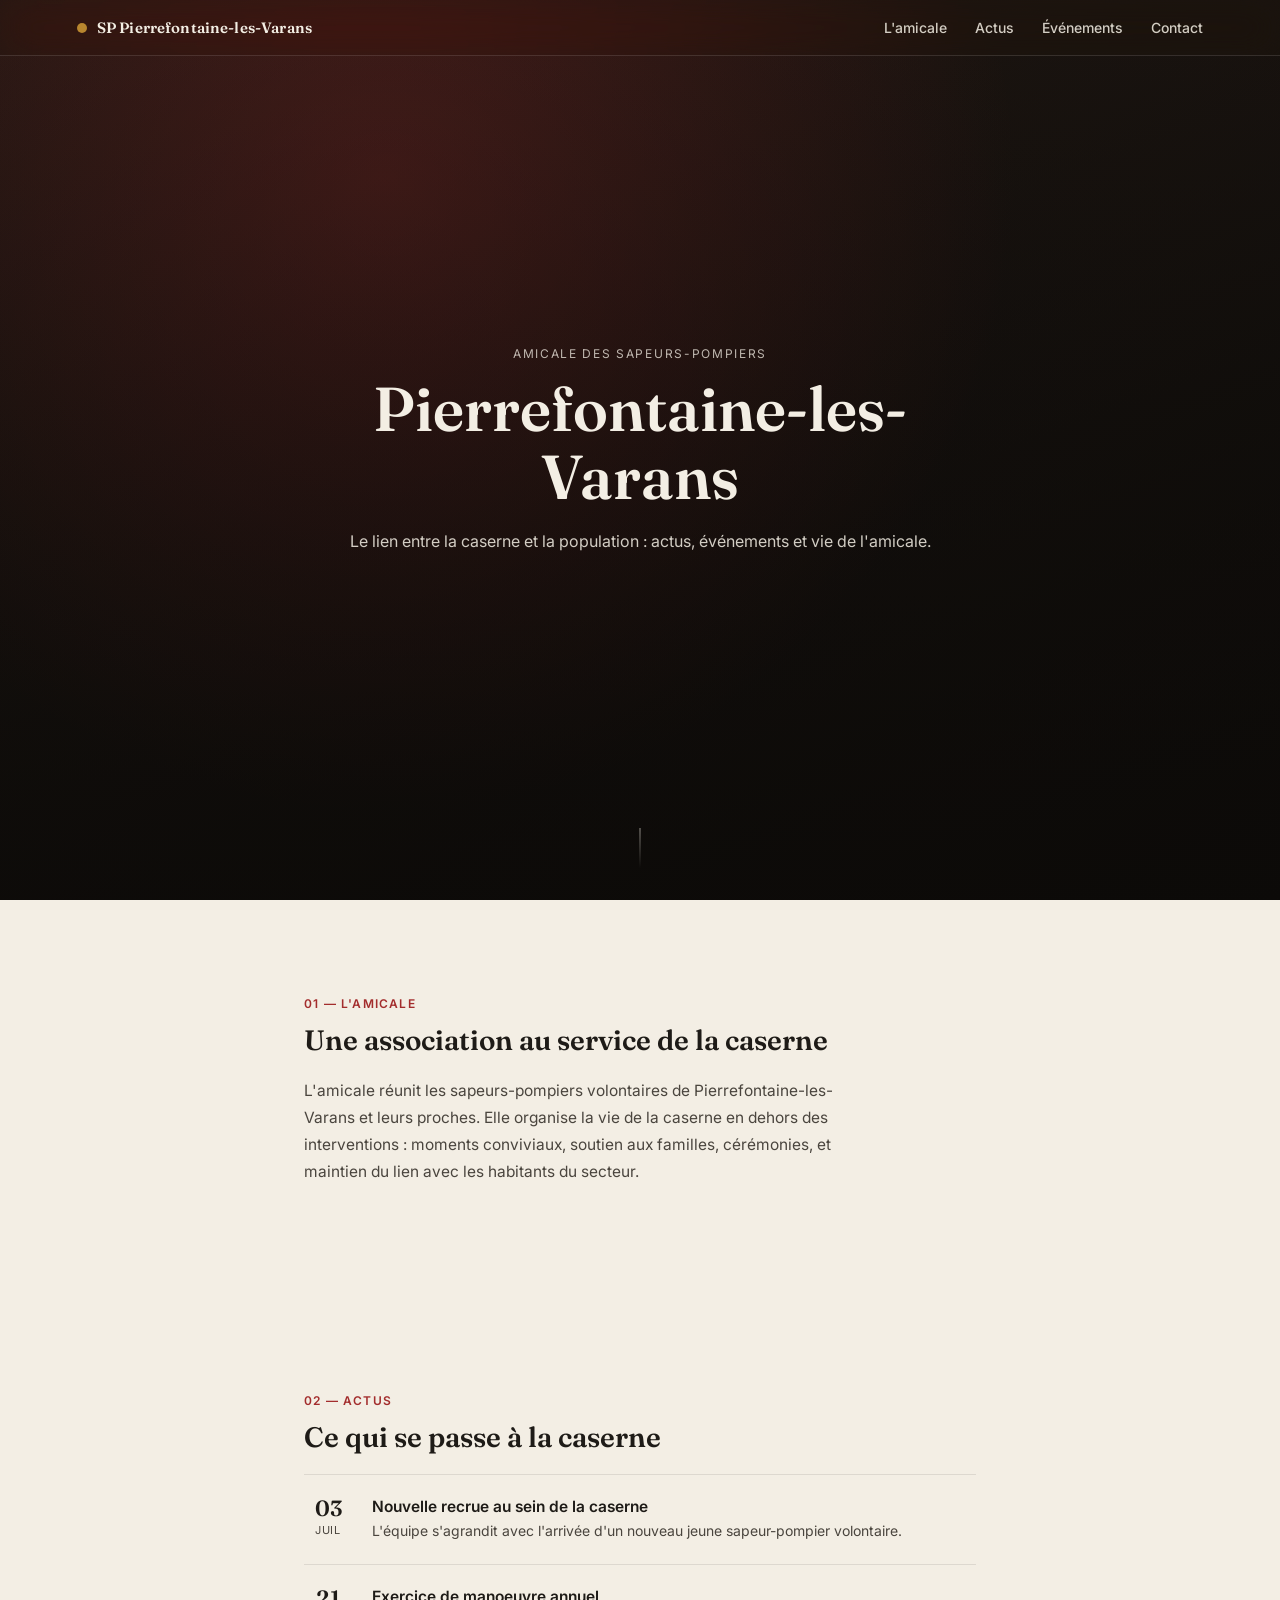
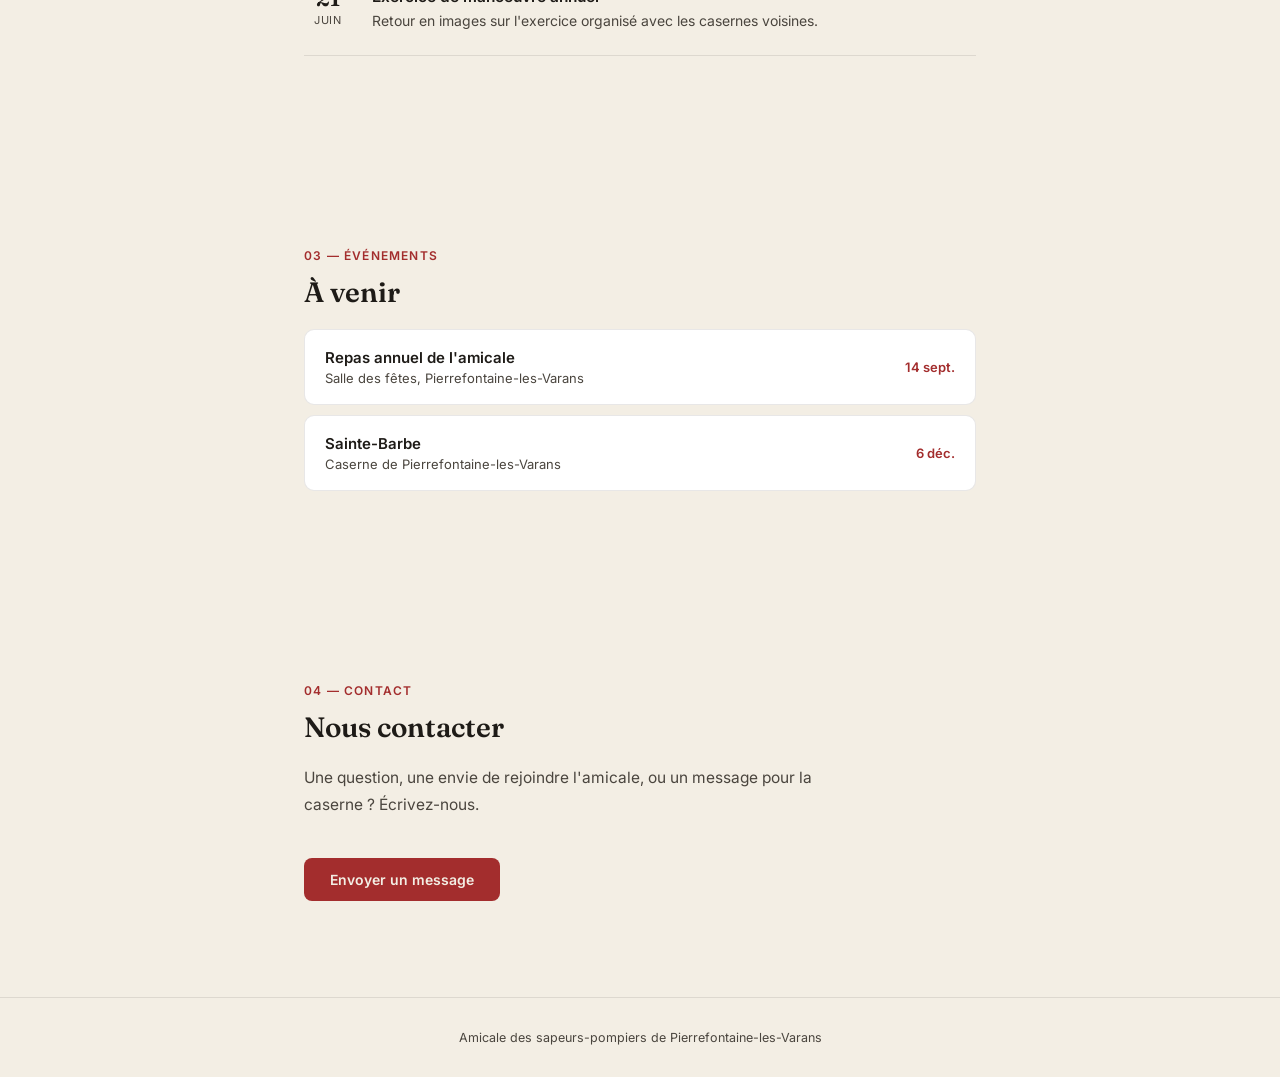
==== index.html @ 384c40e3 "Premier commit — hero + sections" ====
<!DOCTYPE html>
<html lang="fr">
<head>
<meta charset="UTF-8">
<meta name="viewport" content="width=device-width, initial-scale=1.0">
<title>Amicale des sapeurs-pompiers de Pierrefontaine-les-Varans</title>
<meta name="description" content="Amicale des sapeurs-pompiers de Pierrefontaine-les-Varans : actus de la caserne, événements et vie de l'amicale.">
<link rel="preconnect" href="https://fonts.googleapis.com">
<link rel="preconnect" href="https://fonts.gstatic.com" crossorigin>
<link href="https://fonts.googleapis.com/css2?family=Fraunces:opsz,wght@9..144,500;9..144,600&family=Inter:wght@400;500;600&display=swap" rel="stylesheet">
<link rel="stylesheet" href="style.css">
</head>
<body>

<nav class="glass-nav">
  <a href="#" class="brand">
    <span class="brand-mark"></span>
    <span class="brand-text">SP Pierrefontaine-les-Varans</span>
  </a>
  <div class="nav-links">
    <a href="#presentation">L'amicale</a>
    <a href="#actus">Actus</a>
    <a href="#evenements">Événements</a>
    <a href="#contact">Contact</a>
  </div>
</nav>

<header class="hero">
  <!-- Remplacer assets/hero.jpg par une photo réelle et de bonne qualité (caserne, camion, équipe) -->
  <div class="hero-media"></div>
  <div class="hero-overlay"></div>
  <div class="hero-content">
    <p class="eyebrow">Amicale des sapeurs-pompiers</p>
    <h1>Pierrefontaine-les-Varans</h1>
    <p class="hero-sub">Le lien entre la caserne et la population : actus, événements et vie de l'amicale.</p>
  </div>
  <div class="scroll-cue" aria-hidden="true"></div>
</header>

<main>

  <section id="presentation" class="section">
    <p class="section-eyebrow">01 — L'amicale</p>
    <h2>Une association au service de la caserne</h2>
    <p class="section-text">
      L'amicale réunit les sapeurs-pompiers volontaires de Pierrefontaine-les-Varans et leurs proches.
      Elle organise la vie de la caserne en dehors des interventions : moments conviviaux, soutien aux familles,
      cérémonies, et maintien du lien avec les habitants du secteur.
    </p>
  </section>

  <section id="actus" class="section">
    <p class="section-eyebrow">02 — Actus</p>
    <h2>Ce qui se passe à la caserne</h2>
    <div class="feed" id="actus-list">
      <!-- Ces cartes seront à terme générées depuis Supabase -->
      <article class="feed-item">
        <div class="feed-date"><span class="d">03</span><span class="m">juil</span></div>
        <div class="feed-body">
          <h3>Nouvelle recrue au sein de la caserne</h3>
          <p>L'équipe s'agrandit avec l'arrivée d'un nouveau jeune sapeur-pompier volontaire.</p>
        </div>
      </article>
      <article class="feed-item">
        <div class="feed-date"><span class="d">21</span><span class="m">juin</span></div>
        <div class="feed-body">
          <h3>Exercice de manoeuvre annuel</h3>
          <p>Retour en images sur l'exercice organisé avec les casernes voisines.</p>
        </div>
      </article>
    </div>
  </section>

  <section id="evenements" class="section">
    <p class="section-eyebrow">03 — Événements</p>
    <h2>À venir</h2>
    <div class="events" id="events-list">
      <!-- Ces lignes seront à terme générées depuis Supabase -->
      <div class="event-row">
        <div>
          <h3>Repas annuel de l'amicale</h3>
          <p>Salle des fêtes, Pierrefontaine-les-Varans</p>
        </div>
        <span class="event-date">14 sept.</span>
      </div>
      <div class="event-row">
        <div>
          <h3>Sainte-Barbe</h3>
          <p>Caserne de Pierrefontaine-les-Varans</p>
        </div>
        <span class="event-date">6 déc.</span>
      </div>
    </div>
  </section>

  <section id="contact" class="section contact-section">
    <p class="section-eyebrow">04 — Contact</p>
    <h2>Nous contacter</h2>
    <p class="section-text">
      Une question, une envie de rejoindre l'amicale, ou un message pour la caserne ? Écrivez-nous.
    </p>
    <a class="cta" href="mailto:contact@exemple.fr">Envoyer un message</a>
  </section>

</main>

<footer class="site-footer">
  <p>Amicale des sapeurs-pompiers de Pierrefontaine-les-Varans</p>
</footer>

</body>
</html>
---- style.css ----
:root {
  --red: #A32D2D;
  --red-dark: #6E1F1F;
  --cream: #F3EEE4;
  --ink: #1E1B17;
  --ink-soft: #4A453E;
  --brass: #B8862F;
  --border: rgba(30, 27, 23, 0.1);
  --font-display: 'Fraunces', serif;
  --font-body: 'Inter', sans-serif;
}

* { box-sizing: border-box; }

html { scroll-behavior: smooth; }

body {
  margin: 0;
  font-family: var(--font-body);
  color: var(--ink);
  background: var(--cream);
}

/* ---------- Nav en verre dépoli ---------- */

.glass-nav {
  position: fixed;
  top: 0;
  left: 0;
  right: 0;
  z-index: 100;
  display: flex;
  align-items: center;
  justify-content: space-between;
  padding: 18px 6vw;
  background: rgba(30, 22, 17, 0.28);
  backdrop-filter: blur(18px) saturate(160%);
  -webkit-backdrop-filter: blur(18px) saturate(160%);
  border-bottom: 1px solid rgba(255, 255, 255, 0.12);
}

.brand {
  display: flex;
  align-items: center;
  gap: 10px;
  text-decoration: none;
  color: var(--cream);
}

.brand-mark {
  width: 10px;
  height: 10px;
  border-radius: 50%;
  background: var(--brass);
  flex-shrink: 0;
}

.brand-text {
  font-family: var(--font-display);
  font-weight: 600;
  font-size: 15px;
  letter-spacing: 0.01em;
}

.nav-links {
  display: flex;
  gap: 28px;
}

.nav-links a {
  color: rgba(243, 238, 228, 0.85);
  text-decoration: none;
  font-size: 14px;
  font-weight: 500;
  transition: color 0.2s ease;
}

.nav-links a:hover { color: var(--cream); }

/* ---------- Hero ---------- */

.hero {
  position: relative;
  height: 100vh;
  min-height: 560px;
  display: flex;
  flex-direction: column;
  align-items: center;
  justify-content: center;
  overflow: hidden;
}

.hero-media {
  position: absolute;
  inset: 0;
  /* Remplacer par : background-image: url('assets/hero.jpg'); background-size: cover; background-position: center; */
  background:
    radial-gradient(circle at 30% 20%, rgba(163, 45, 45, 0.35), transparent 55%),
    linear-gradient(160deg, #241A15 0%, #14100D 60%, #0C0A08 100%);
}

.hero-overlay {
  position: absolute;
  inset: 0;
  background: linear-gradient(180deg, rgba(12, 10, 8, 0.15) 0%, rgba(12, 10, 8, 0.55) 75%, rgba(12, 10, 8, 0.8) 100%);
}

.hero-content {
  position: relative;
  z-index: 2;
  text-align: center;
  padding: 0 24px;
  max-width: 640px;
}

.eyebrow {
  color: rgba(243, 238, 228, 0.75);
  font-size: 12px;
  letter-spacing: 0.14em;
  text-transform: uppercase;
  margin: 0 0 14px;
}

.hero h1 {
  font-family: var(--font-display);
  font-weight: 600;
  color: var(--cream);
  font-size: clamp(38px, 6vw, 62px);
  line-height: 1.1;
  margin: 0 0 18px;
}

.hero-sub {
  color: rgba(243, 238, 228, 0.85);
  font-size: 16px;
  line-height: 1.6;
  margin: 0;
}

.scroll-cue {
  position: absolute;
  bottom: 32px;
  left: 50%;
  transform: translateX(-50%);
  width: 1px;
  height: 40px;
  background: linear-gradient(180deg, rgba(243,238,228,0.6), transparent);
  z-index: 2;
}

/* ---------- Sections ---------- */

.section {
  max-width: 720px;
  margin: 0 auto;
  padding: 96px 24px;
}

.section-eyebrow {
  color: var(--red);
  font-size: 12px;
  font-weight: 600;
  letter-spacing: 0.1em;
  text-transform: uppercase;
  margin: 0 0 12px;
}

.section h2 {
  font-family: var(--font-display);
  font-weight: 600;
  font-size: 28px;
  margin: 0 0 20px;
  color: var(--ink);
}

.section-text {
  font-size: 15.5px;
  line-height: 1.75;
  color: var(--ink-soft);
  max-width: 560px;
}

/* ---------- Actus ---------- */

.feed {
  border-top: 1px solid var(--border);
  margin-top: 8px;
}

.feed-item {
  display: flex;
  gap: 20px;
  padding: 22px 0;
  border-bottom: 1px solid var(--border);
}

.feed-date {
  flex-shrink: 0;
  width: 48px;
  text-align: center;
}

.feed-date .d {
  display: block;
  font-family: var(--font-display);
  font-size: 22px;
  font-weight: 600;
  color: var(--ink);
  line-height: 1;
}

.feed-date .m {
  display: block;
  font-size: 11px;
  color: var(--ink-soft);
  text-transform: uppercase;
  letter-spacing: 0.05em;
  margin-top: 4px;
}

.feed-body h3 {
  font-size: 15.5px;
  font-weight: 600;
  margin: 0 0 4px;
  color: var(--ink);
}

.feed-body p {
  font-size: 14px;
  color: var(--ink-soft);
  line-height: 1.6;
  margin: 0;
}

/* ---------- Événements ---------- */

.events {
  display: flex;
  flex-direction: column;
  gap: 10px;
  margin-top: 8px;
}

.event-row {
  display: flex;
  justify-content: space-between;
  align-items: center;
  padding: 18px 20px;
  background: #fff;
  border: 1px solid var(--border);
  border-radius: 10px;
}

.event-row h3 {
  font-size: 15px;
  font-weight: 600;
  margin: 0 0 3px;
  color: var(--ink);
}

.event-row p {
  font-size: 13px;
  color: var(--ink-soft);
  margin: 0;
}

.event-date {
  font-size: 13px;
  font-weight: 600;
  color: var(--red);
  white-space: nowrap;
}

/* ---------- Contact ---------- */

.cta {
  display: inline-block;
  margin-top: 24px;
  padding: 13px 26px;
  background: var(--red);
  color: var(--cream);
  text-decoration: none;
  font-size: 14px;
  font-weight: 600;
  border-radius: 8px;
  transition: background 0.2s ease;
}

.cta:hover { background: var(--red-dark); }

/* ---------- Footer ---------- */

.site-footer {
  padding: 32px 24px;
  text-align: center;
  border-top: 1px solid var(--border);
}

.site-footer p {
  font-size: 12.5px;
  color: var(--ink-soft);
  margin: 0;
}

/* ---------- Responsive ---------- */

@media (max-width: 640px) {
  .nav-links { display: none; }
  .glass-nav { padding: 16px 20px; }
  .section { padding: 64px 20px; }
}
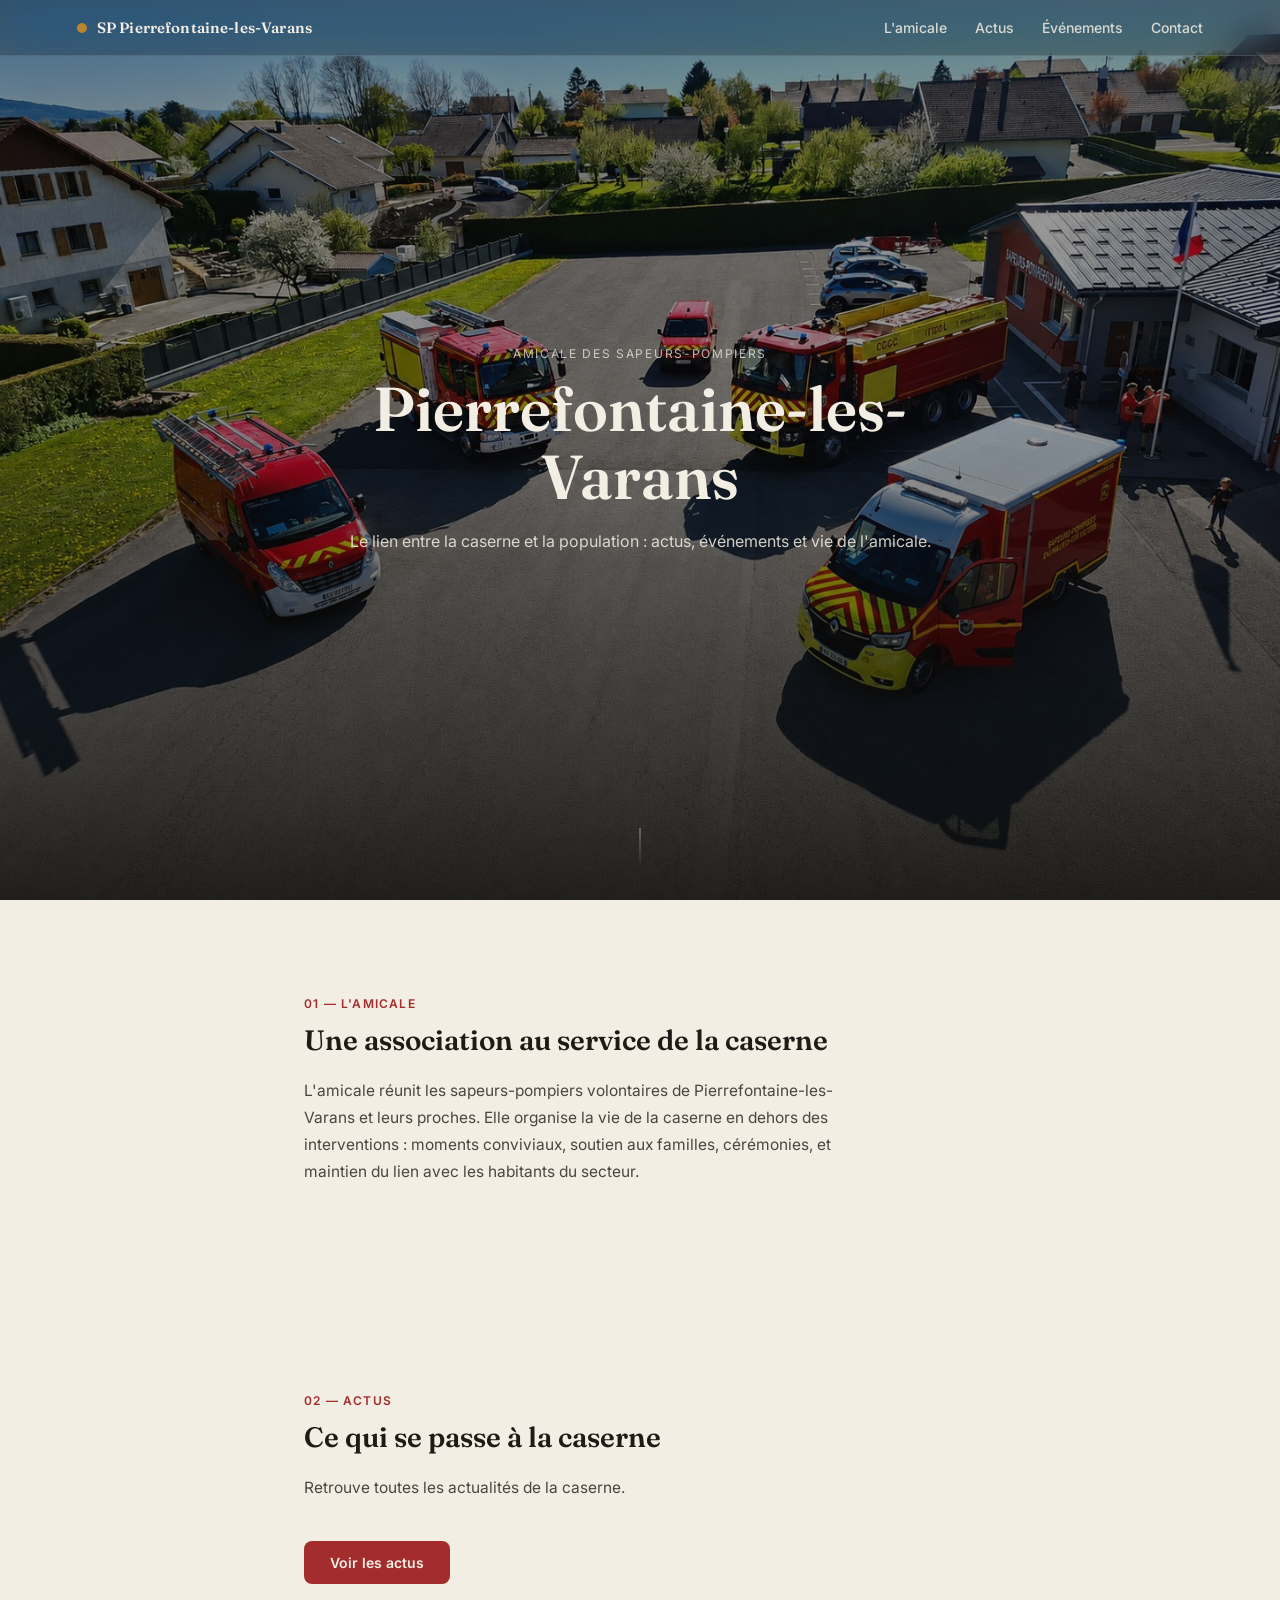
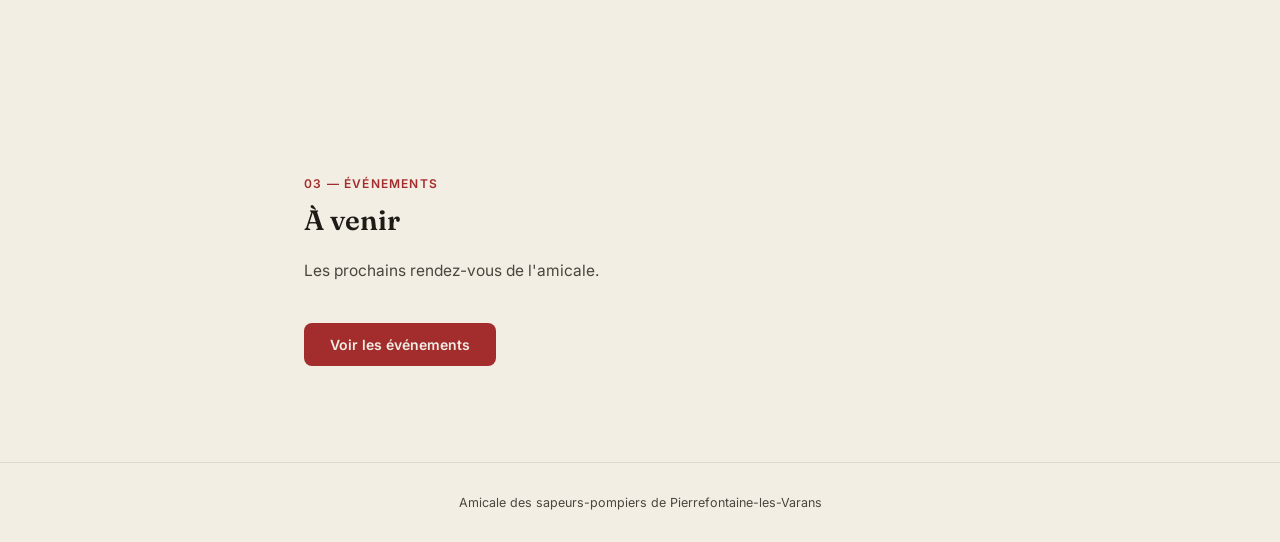
==== commit 5fa467fb: "Pages separees + photo hero" ====
--- a/index.html
+++ b/index.html
@@ -18,12 +18,22 @@
     <span class="brand-text">SP Pierrefontaine-les-Varans</span>
   </a>
   <div class="nav-links">
-    <a href="#presentation">L'amicale</a>
-    <a href="#actus">Actus</a>
-    <a href="#evenements">Événements</a>
-    <a href="#contact">Contact</a>
+    <a href="index.html#presentation">L'amicale</a>
+    <a href="actus.html">Actus</a>
+    <a href="evenements.html">Événements</a>
+    <a href="contact.html">Contact</a>
   </div>
+  <button class="menu-toggle" id="menu-toggle" aria-label="Ouvrir le menu" aria-expanded="false">
+    <span></span><span></span><span></span>
+  </button>
 </nav>
+
+<div class="mobile-menu" id="mobile-menu">
+  <a href="index.html#presentation">L'amicale</a>
+  <a href="actus.html">Actus</a>
+  <a href="evenements.html">Événements</a>
+  <a href="contact.html">Contact</a>
+</div>
 
 <header class="hero">
   <!-- Remplacer assets/hero.jpg par une photo réelle et de bonne qualité (caserne, camion, équipe) -->
@@ -52,54 +62,15 @@
   <section id="actus" class="section">
     <p class="section-eyebrow">02 — Actus</p>
     <h2>Ce qui se passe à la caserne</h2>
-    <div class="feed" id="actus-list">
-      <!-- Ces cartes seront à terme générées depuis Supabase -->
-      <article class="feed-item">
-        <div class="feed-date"><span class="d">03</span><span class="m">juil</span></div>
-        <div class="feed-body">
-          <h3>Nouvelle recrue au sein de la caserne</h3>
-          <p>L'équipe s'agrandit avec l'arrivée d'un nouveau jeune sapeur-pompier volontaire.</p>
-        </div>
-      </article>
-      <article class="feed-item">
-        <div class="feed-date"><span class="d">21</span><span class="m">juin</span></div>
-        <div class="feed-body">
-          <h3>Exercice de manoeuvre annuel</h3>
-          <p>Retour en images sur l'exercice organisé avec les casernes voisines.</p>
-        </div>
-      </article>
-    </div>
+    <p class="section-text">Retrouve toutes les actualités de la caserne.</p>
+    <a class="cta" href="actus.html">Voir les actus</a>
   </section>
 
   <section id="evenements" class="section">
     <p class="section-eyebrow">03 — Événements</p>
     <h2>À venir</h2>
-    <div class="events" id="events-list">
-      <!-- Ces lignes seront à terme générées depuis Supabase -->
-      <div class="event-row">
-        <div>
-          <h3>Repas annuel de l'amicale</h3>
-          <p>Salle des fêtes, Pierrefontaine-les-Varans</p>
-        </div>
-        <span class="event-date">14 sept.</span>
-      </div>
-      <div class="event-row">
-        <div>
-          <h3>Sainte-Barbe</h3>
-          <p>Caserne de Pierrefontaine-les-Varans</p>
-        </div>
-        <span class="event-date">6 déc.</span>
-      </div>
-    </div>
-  </section>
-
-  <section id="contact" class="section contact-section">
-    <p class="section-eyebrow">04 — Contact</p>
-    <h2>Nous contacter</h2>
-    <p class="section-text">
-      Une question, une envie de rejoindre l'amicale, ou un message pour la caserne ? Écrivez-nous.
-    </p>
-    <a class="cta" href="mailto:contact@exemple.fr">Envoyer un message</a>
+    <p class="section-text">Les prochains rendez-vous de l'amicale.</p>
+    <a class="cta" href="evenements.html">Voir les événements</a>
   </section>
 
 </main>
@@ -108,5 +79,6 @@
   <p>Amicale des sapeurs-pompiers de Pierrefontaine-les-Varans</p>
 </footer>
 
+<script src="nav.js"></script>
 </body>
 </html>
--- a/style.css
+++ b/style.css
@@ -77,6 +77,64 @@
 
 .nav-links a:hover { color: var(--cream); }
 
+.menu-toggle {
+  display: none;
+  flex-direction: column;
+  justify-content: center;
+  gap: 5px;
+  width: 32px;
+  height: 32px;
+  background: none;
+  border: none;
+  cursor: pointer;
+  padding: 0;
+  z-index: 200;
+}
+
+.menu-toggle span {
+  display: block;
+  width: 100%;
+  height: 1.5px;
+  background: var(--cream);
+  transition: transform 0.25s ease, opacity 0.25s ease;
+}
+
+.menu-toggle.open span:nth-child(1) { transform: translateY(6.5px) rotate(45deg); }
+.menu-toggle.open span:nth-child(2) { opacity: 0; }
+.menu-toggle.open span:nth-child(3) { transform: translateY(-6.5px) rotate(-45deg); }
+
+.mobile-menu {
+  position: fixed;
+  inset: 0;
+  z-index: 99;
+  display: flex;
+  flex-direction: column;
+  align-items: center;
+  justify-content: center;
+  gap: 28px;
+  background: rgba(20, 15, 12, 0.55);
+  backdrop-filter: blur(24px) saturate(160%);
+  -webkit-backdrop-filter: blur(24px) saturate(160%);
+  opacity: 0;
+  visibility: hidden;
+  transform: translateY(-8px);
+  transition: opacity 0.25s ease, transform 0.25s ease, visibility 0.25s;
+}
+
+.mobile-menu.open {
+  opacity: 1;
+  visibility: visible;
+  transform: translateY(0);
+}
+
+.mobile-menu a {
+  color: var(--cream);
+  text-decoration: none;
+  font-family: var(--font-display);
+  font-size: 24px;
+  font-weight: 500;
+}
+
 /* ---------- Hero ---------- */
 
 .hero {
@@ -93,16 +151,16 @@
 .hero-media {
   position: absolute;
   inset: 0;
-  /* Remplacer par : background-image: url('assets/hero.jpg'); background-size: cover; background-position: center; */
-  background:
-    radial-gradient(circle at 30% 20%, rgba(163, 45, 45, 0.35), transparent 55%),
-    linear-gradient(160deg, #241A15 0%, #14100D 60%, #0C0A08 100%);
+  background-image: url('assets/hero-1.jpg');
+  background-size: cover;
+  background-position: center;
+  /* Quand une 2e photo arrive : on transforme ceci en pile de calques et un fondu JS entre eux */
 }
 
 .hero-overlay {
   position: absolute;
   inset: 0;
-  background: linear-gradient(180deg, rgba(12, 10, 8, 0.15) 0%, rgba(12, 10, 8, 0.55) 75%, rgba(12, 10, 8, 0.8) 100%);
+  background: linear-gradient(180deg, rgba(12, 10, 8, 0.45) 0%, rgba(12, 10, 8, 0.4) 45%, rgba(12, 10, 8, 0.7) 85%, rgba(12, 10, 8, 0.85) 100%);
 }
 
 .hero-content {
@@ -148,6 +206,22 @@
   z-index: 2;
 }
 
+.page-header {
+  padding: 140px 24px 48px;
+  text-align: center;
+  background: linear-gradient(160deg, #241A15 0%, #14100D 100%);
+}
+
+.page-header .eyebrow { color: rgba(243, 238, 228, 0.7); }
+
+.page-header h1 {
+  font-family: var(--font-display);
+  font-weight: 600;
+  color: var(--cream);
+  font-size: clamp(30px, 5vw, 42px);
+  margin: 10px 0 0;
+}
+
 /* ---------- Sections ---------- */
 
 .section {
@@ -306,6 +380,7 @@
 
 @media (max-width: 640px) {
   .nav-links { display: none; }
+  .menu-toggle { display: flex; }
   .glass-nav { padding: 16px 20px; }
   .section { padding: 64px 20px; }
 }
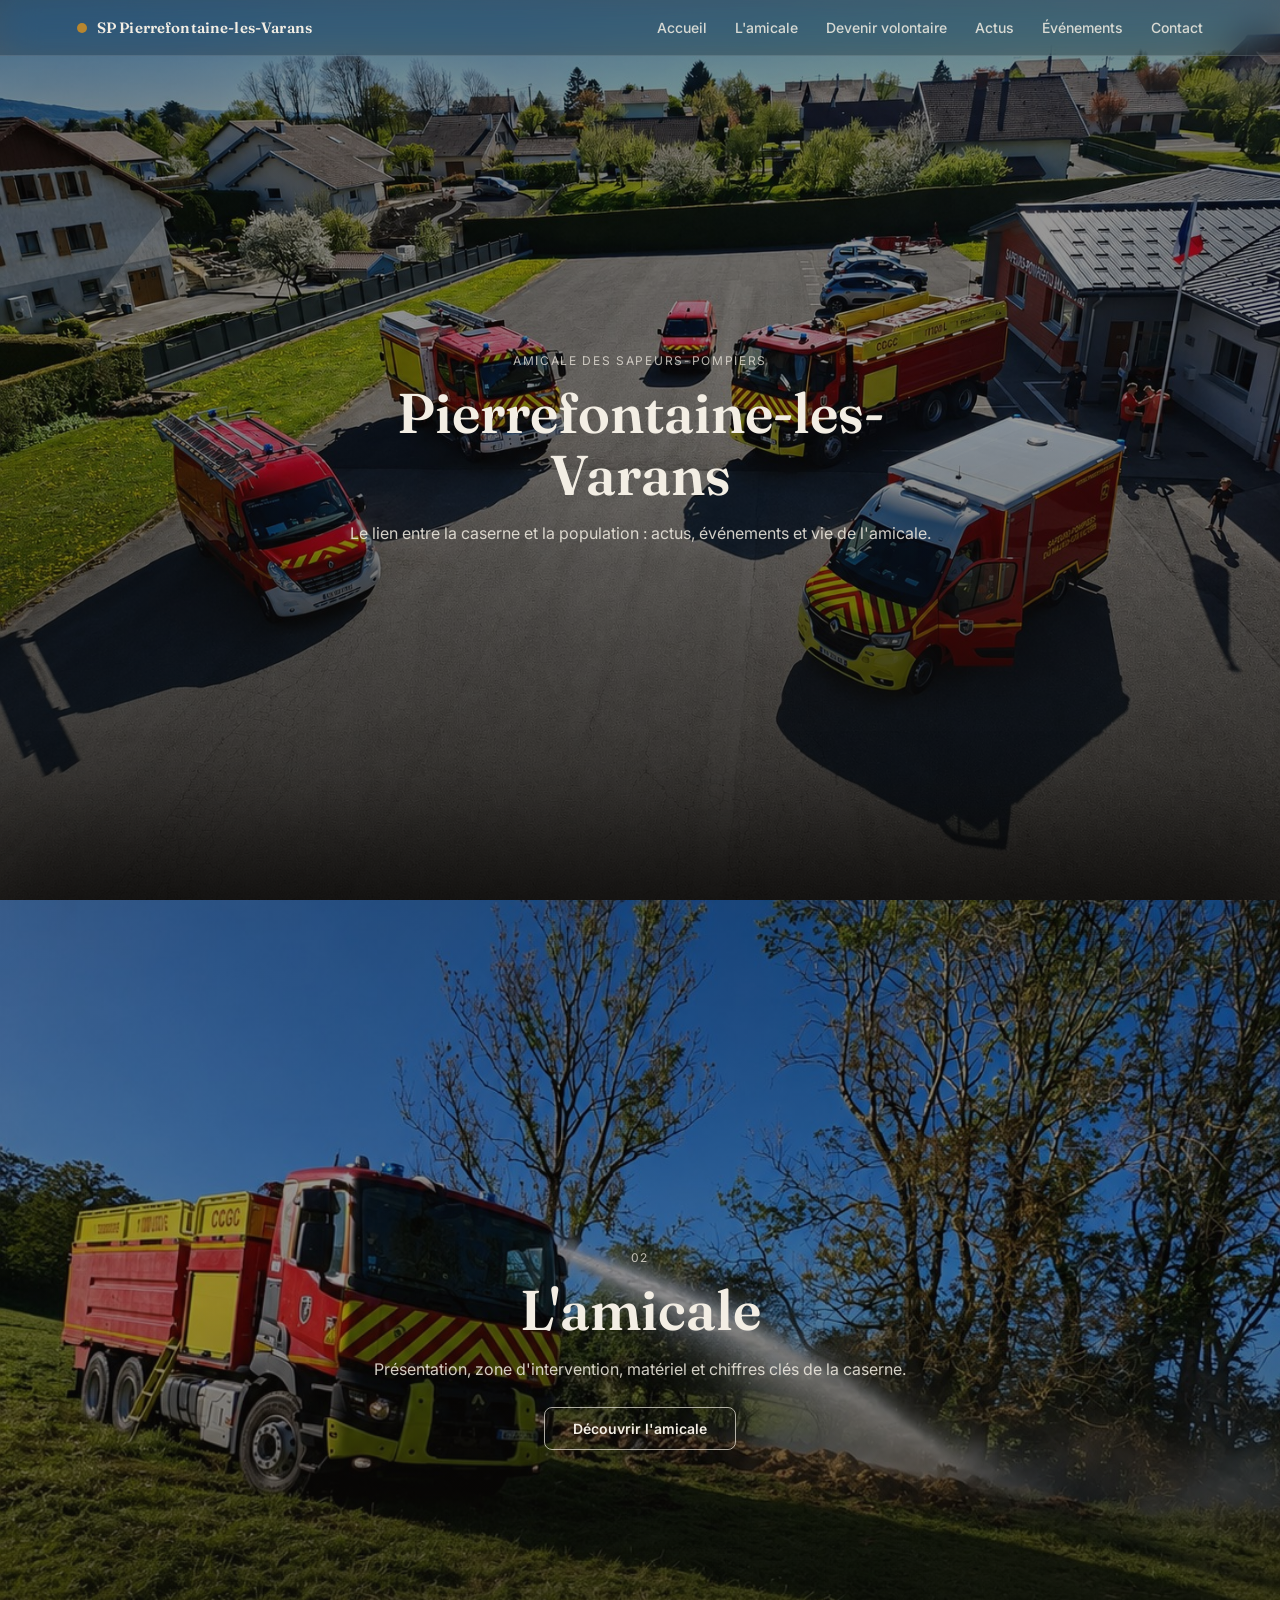
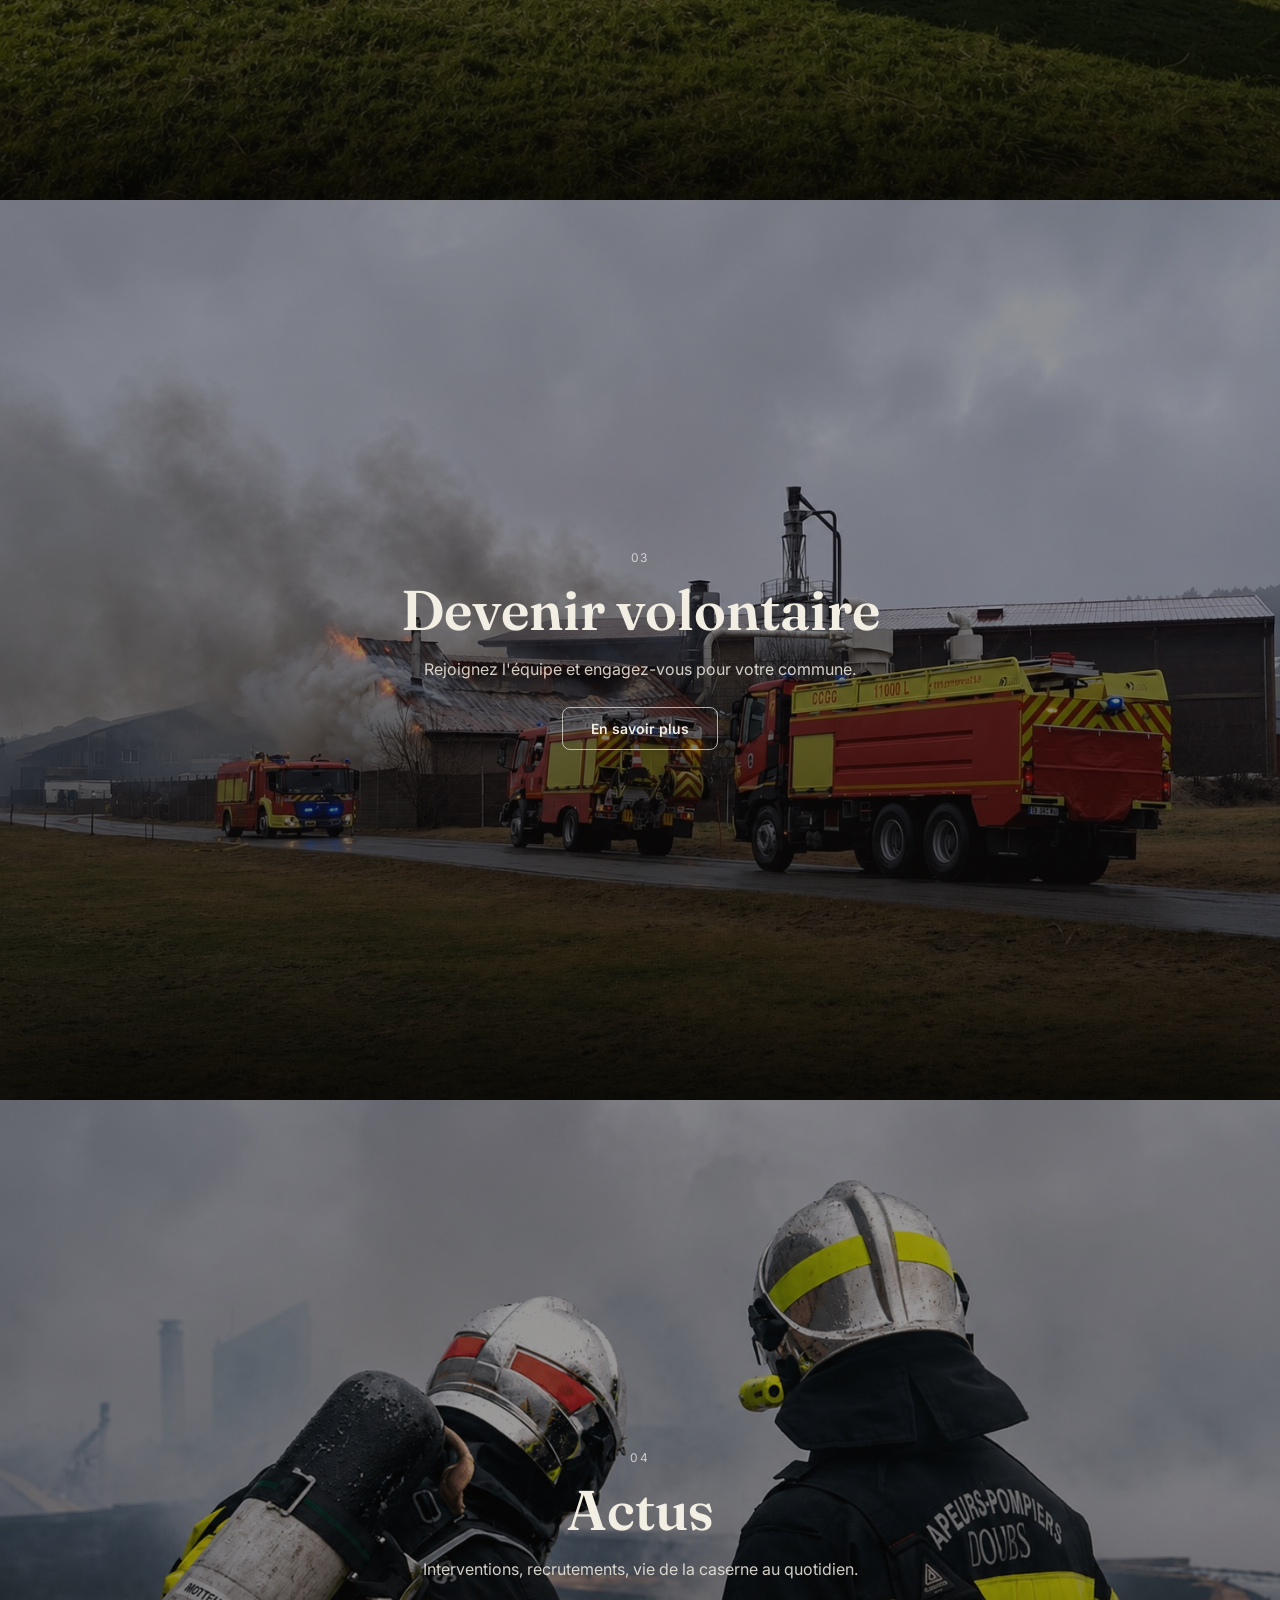
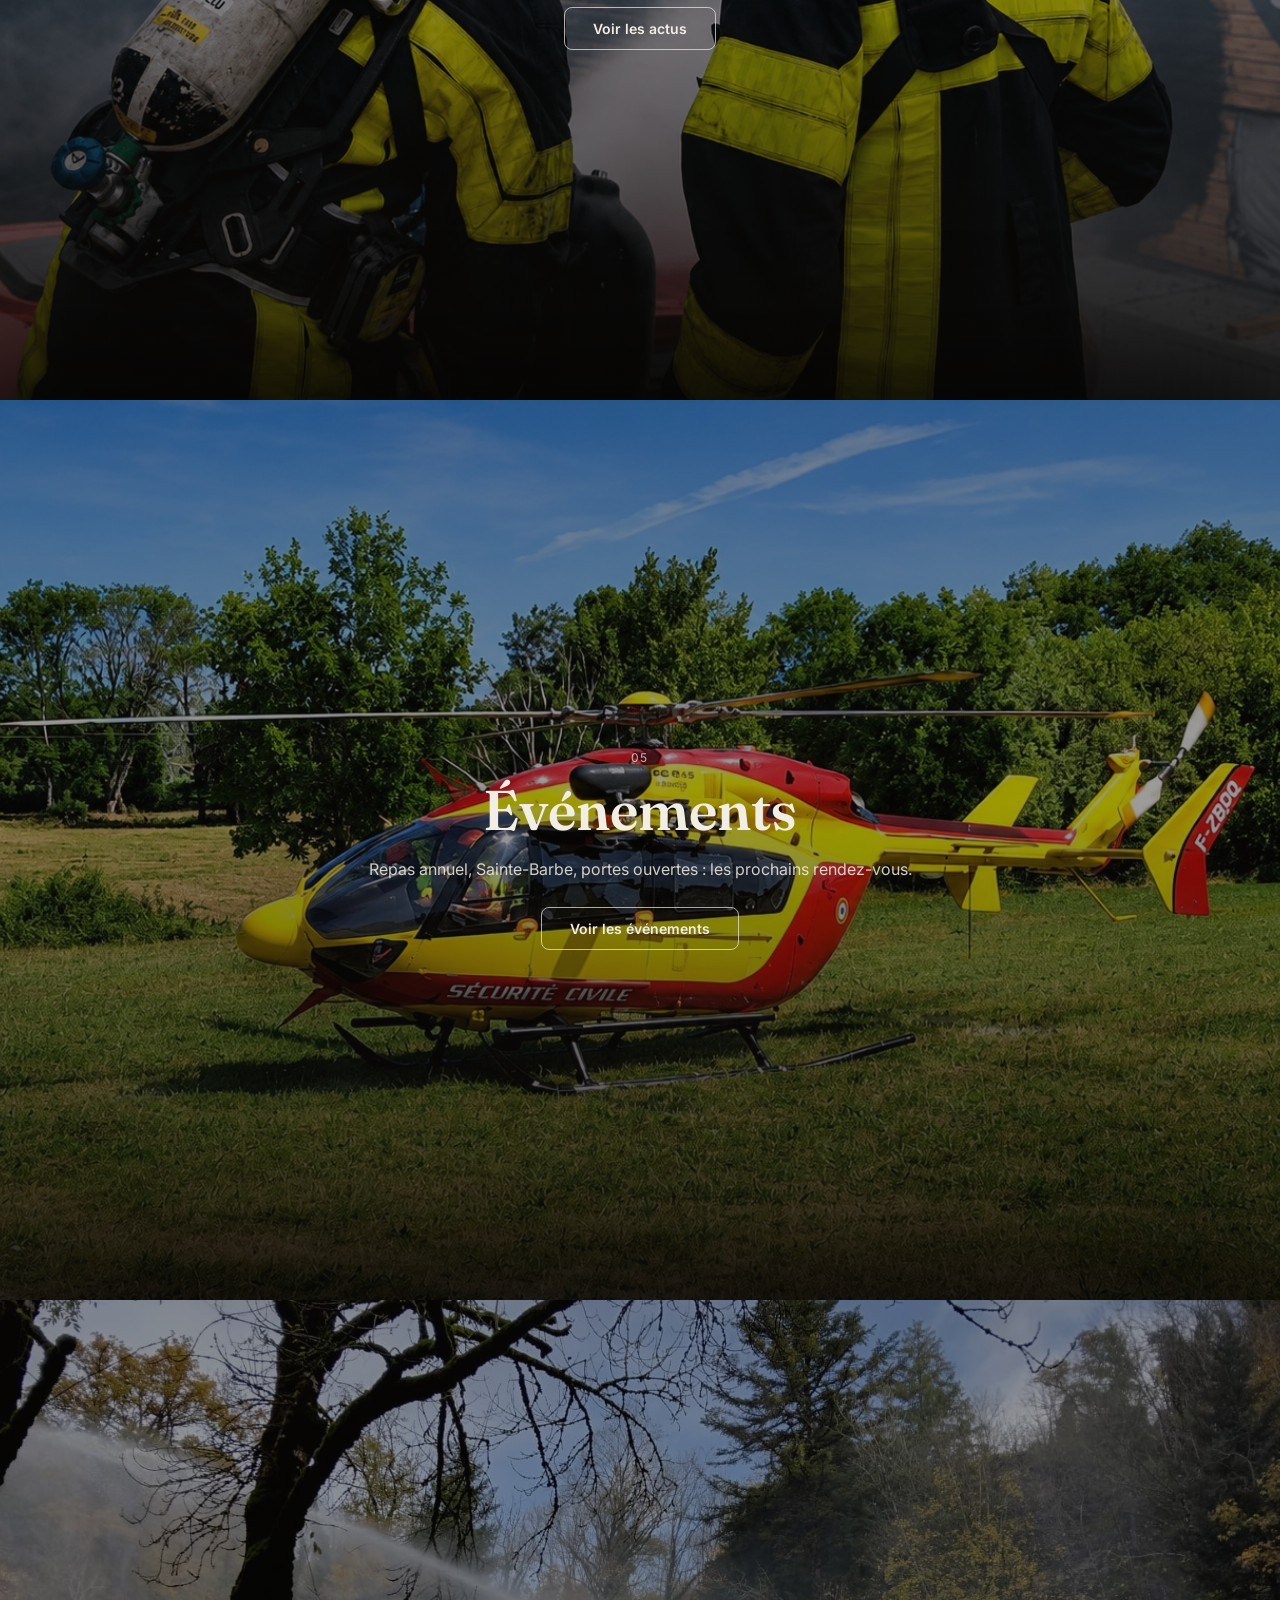
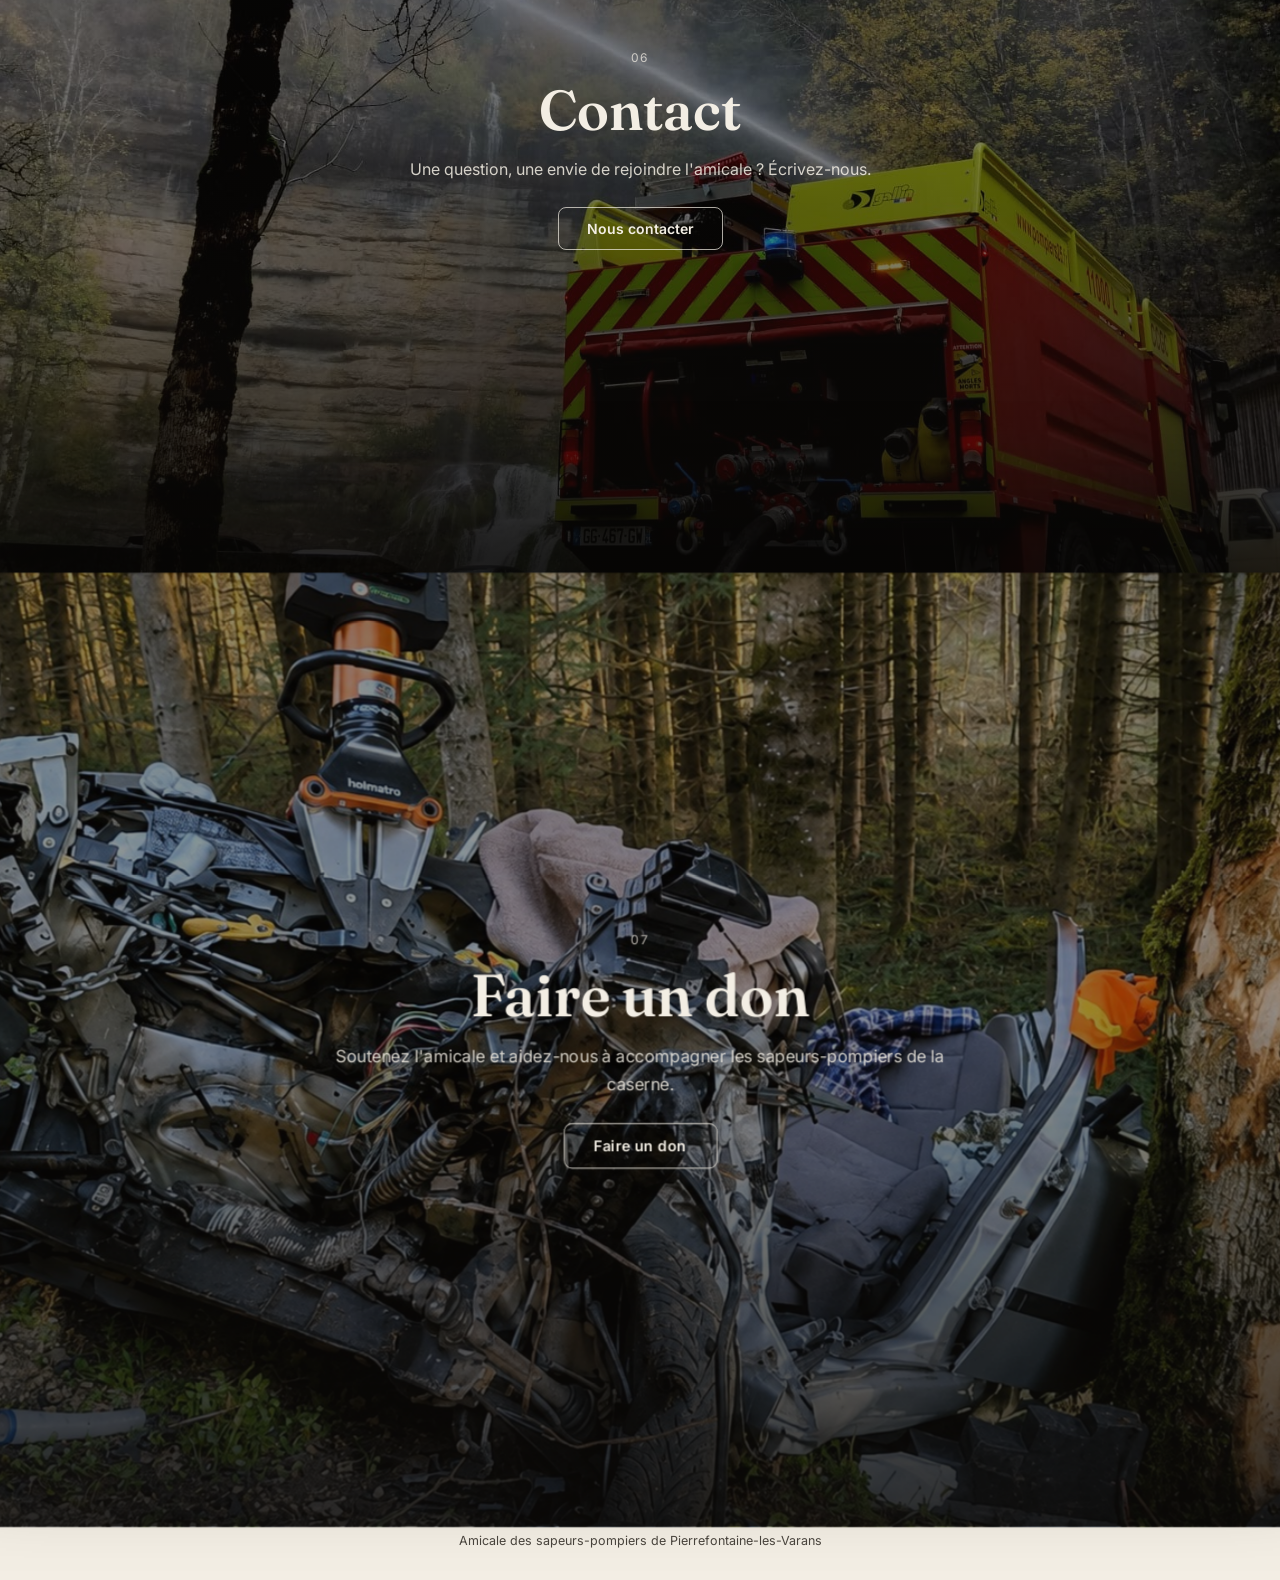
==== commit e5db60df: "Panneaux reorganises, pages amicale et devenir-volontaire, contact" ====
--- a/index.html
+++ b/index.html
@@ -18,7 +18,9 @@
     <span class="brand-text">SP Pierrefontaine-les-Varans</span>
   </a>
   <div class="nav-links">
-    <a href="index.html#presentation">L'amicale</a>
+    <a href="index.html">Accueil</a>
+    <a href="amicale.html">L'amicale</a>
+    <a href="devenir-volontaire.html">Devenir volontaire</a>
     <a href="actus.html">Actus</a>
     <a href="evenements.html">Événements</a>
     <a href="contact.html">Contact</a>
@@ -29,56 +31,92 @@
 </nav>
 
 <div class="mobile-menu" id="mobile-menu">
-  <a href="index.html#presentation">L'amicale</a>
+  <a href="index.html">Accueil</a>
+  <a href="amicale.html">L'amicale</a>
+  <a href="devenir-volontaire.html">Devenir volontaire</a>
   <a href="actus.html">Actus</a>
   <a href="evenements.html">Événements</a>
   <a href="contact.html">Contact</a>
 </div>
 
-<header class="hero">
-  <!-- Remplacer assets/hero.jpg par une photo réelle et de bonne qualité (caserne, camion, équipe) -->
-  <div class="hero-media"></div>
-  <div class="hero-overlay"></div>
-  <div class="hero-content">
-    <p class="eyebrow">Amicale des sapeurs-pompiers</p>
-    <h1>Pierrefontaine-les-Varans</h1>
-    <p class="hero-sub">Le lien entre la caserne et la population : actus, événements et vie de l'amicale.</p>
-  </div>
-  <div class="scroll-cue" aria-hidden="true"></div>
-</header>
+<div class="stack">
 
-<main>
-
-  <section id="presentation" class="section">
-    <p class="section-eyebrow">01 — L'amicale</p>
-    <h2>Une association au service de la caserne</h2>
-    <p class="section-text">
-      L'amicale réunit les sapeurs-pompiers volontaires de Pierrefontaine-les-Varans et leurs proches.
-      Elle organise la vie de la caserne en dehors des interventions : moments conviviaux, soutien aux familles,
-      cérémonies, et maintien du lien avec les habitants du secteur.
-    </p>
+  <section class="stack-panel" style="background-image:url('assets/hero-1.jpg')">
+    <div class="hero-overlay"></div>
+    <div class="hero-content">
+      <p class="eyebrow">Amicale des sapeurs-pompiers</p>
+      <h1 class="panel-title">Pierrefontaine-les-Varans</h1>
+      <p class="hero-sub">Le lien entre la caserne et la population : actus, événements et vie de l'amicale.</p>
+    </div>
   </section>
 
-  <section id="actus" class="section">
-    <p class="section-eyebrow">02 — Actus</p>
-    <h2>Ce qui se passe à la caserne</h2>
-    <p class="section-text">Retrouve toutes les actualités de la caserne.</p>
-    <a class="cta" href="actus.html">Voir les actus</a>
+  <section class="stack-panel" style="background-image:url('assets/hero-6.jpg')">
+    <div class="hero-overlay"></div>
+    <div class="hero-content">
+      <p class="eyebrow">02</p>
+      <h2 class="panel-title">L'amicale</h2>
+      <p class="hero-sub">Présentation, zone d'intervention, matériel et chiffres clés de la caserne.</p>
+      <a class="panel-cta" href="amicale.html">Découvrir l'amicale</a>
+    </div>
   </section>
 
-  <section id="evenements" class="section">
-    <p class="section-eyebrow">03 — Événements</p>
-    <h2>À venir</h2>
-    <p class="section-text">Les prochains rendez-vous de l'amicale.</p>
-    <a class="cta" href="evenements.html">Voir les événements</a>
+  <section class="stack-panel" style="background-image:url('assets/hero-7.jpg')">
+    <div class="hero-overlay"></div>
+    <div class="hero-content">
+      <p class="eyebrow">03</p>
+      <h2 class="panel-title">Devenir volontaire</h2>
+      <p class="hero-sub">Rejoignez l'équipe et engagez-vous pour votre commune.</p>
+      <a class="panel-cta" href="devenir-volontaire.html">En savoir plus</a>
+    </div>
   </section>
 
-</main>
+  <section class="stack-panel" style="background-image:url('assets/hero-3.jpg')">
+    <div class="hero-overlay"></div>
+    <div class="hero-content">
+      <p class="eyebrow">04</p>
+      <h2 class="panel-title">Actus</h2>
+      <p class="hero-sub">Interventions, recrutements, vie de la caserne au quotidien.</p>
+      <a class="panel-cta" href="actus.html">Voir les actus</a>
+    </div>
+  </section>
+
+  <section class="stack-panel" style="background-image:url('assets/hero-2.jpg')">
+    <div class="hero-overlay"></div>
+    <div class="hero-content">
+      <p class="eyebrow">05</p>
+      <h2 class="panel-title">Événements</h2>
+      <p class="hero-sub">Repas annuel, Sainte-Barbe, portes ouvertes : les prochains rendez-vous.</p>
+      <a class="panel-cta" href="evenements.html">Voir les événements</a>
+    </div>
+  </section>
+
+  <section class="stack-panel" style="background-image:url('assets/hero-4.jpg')">
+    <div class="hero-overlay"></div>
+    <div class="hero-content">
+      <p class="eyebrow">06</p>
+      <h2 class="panel-title">Contact</h2>
+      <p class="hero-sub">Une question, une envie de rejoindre l'amicale ? Écrivez-nous.</p>
+      <a class="panel-cta" href="contact.html">Nous contacter</a>
+    </div>
+  </section>
+
+  <section class="stack-panel" style="background-image:url('assets/hero-5.jpg')">
+    <div class="hero-overlay"></div>
+    <div class="hero-content">
+      <p class="eyebrow">07</p>
+      <h2 class="panel-title">Faire un don</h2>
+      <p class="hero-sub">Soutenez l'amicale et aidez-nous à accompagner les sapeurs-pompiers de la caserne.</p>
+      <a class="panel-cta" href="contact.html">Faire un don</a>
+    </div>
+  </section>
+
+</div>
 
 <footer class="site-footer">
   <p>Amicale des sapeurs-pompiers de Pierrefontaine-les-Varans</p>
 </footer>
 
 <script src="nav.js"></script>
+<script src="stack.js"></script>
 </body>
 </html>
--- a/style.css
+++ b/style.css
@@ -135,27 +135,37 @@
   font-weight: 500;
 }
 
-/* ---------- Hero ---------- */
-
-.hero {
+/* ---------- Panneaux empilés ---------- */
+
+.stack {
   position: relative;
+}
+
+.stack-panel {
+  position: sticky;
+  top: 0;
   height: 100vh;
   min-height: 560px;
   display: flex;
-  flex-direction: column;
   align-items: center;
   justify-content: center;
   overflow: hidden;
-}
-
-.hero-media {
-  position: absolute;
-  inset: 0;
-  background-image: url('assets/hero-1.jpg');
   background-size: cover;
   background-position: center;
-  /* Quand une 2e photo arrive : on transforme ceci en pile de calques et un fondu JS entre eux */
-}
+  will-change: transform, filter;
+}
+
+.stack-panel:not(:first-child) {
+  box-shadow: 0 -60px 90px rgba(0, 0, 0, 0.4);
+}
+
+.stack-panel:nth-child(1) { z-index: 1; }
+.stack-panel:nth-child(2) { z-index: 2; }
+.stack-panel:nth-child(3) { z-index: 3; }
+.stack-panel:nth-child(4) { z-index: 4; }
+.stack-panel:nth-child(5) { z-index: 5; }
+.stack-panel:nth-child(6) { z-index: 6; }
+.stack-panel:nth-child(7) { z-index: 7; }
 
 .hero-overlay {
   position: absolute;
@@ -179,13 +189,13 @@
   margin: 0 0 14px;
 }
 
-.hero h1 {
+.panel-title {
   font-family: var(--font-display);
   font-weight: 600;
   color: var(--cream);
-  font-size: clamp(38px, 6vw, 62px);
+  font-size: clamp(32px, 5.5vw, 56px);
   line-height: 1.1;
-  margin: 0 0 18px;
+  margin: 0 0 16px;
 }
 
 .hero-sub {
@@ -195,21 +205,46 @@
   margin: 0;
 }
 
-.scroll-cue {
-  position: absolute;
-  bottom: 32px;
-  left: 50%;
-  transform: translateX(-50%);
-  width: 1px;
-  height: 40px;
-  background: linear-gradient(180deg, rgba(243,238,228,0.6), transparent);
+.panel-cta {
+  display: inline-block;
+  margin-top: 24px;
+  padding: 12px 28px;
+  border: 1.5px solid rgba(243, 238, 228, 0.7);
+  color: var(--cream);
+  text-decoration: none;
+  font-size: 14px;
+  font-weight: 600;
+  border-radius: 8px;
+  transition: background 0.2s ease, color 0.2s ease;
+}
+
+.panel-cta:hover {
+  background: var(--cream);
+  color: var(--ink);
+}
+
+.page-header {
+  position: relative;
+  padding: 160px 24px 64px;
+  text-align: center;
+  min-height: 340px;
+  display: flex;
+  flex-direction: column;
+  align-items: center;
+  justify-content: flex-end;
+  background-size: cover;
+  background-position: center;
+  overflow: hidden;
+}
+
+.page-header .hero-overlay {
+  background: linear-gradient(180deg, rgba(12, 10, 8, 0.55) 0%, rgba(12, 10, 8, 0.4) 40%, rgba(12, 10, 8, 0.85) 100%);
+}
+
+.page-header .eyebrow,
+.page-header h1 {
+  position: relative;
   z-index: 2;
-}
-
-.page-header {
-  padding: 140px 24px 48px;
-  text-align: center;
-  background: linear-gradient(160deg, #241A15 0%, #14100D 100%);
 }
 
 .page-header .eyebrow { color: rgba(243, 238, 228, 0.7); }
@@ -345,7 +380,111 @@
   white-space: nowrap;
 }
 
+/* ---------- Matériel & chiffres ---------- */
+
+.material-grid {
+  display: grid;
+  grid-template-columns: 1fr 1fr;
+  gap: 24px;
+  margin-top: 8px;
+}
+
+.material-item h3 {
+  font-size: 15px;
+  font-weight: 600;
+  margin: 0 0 6px;
+  color: var(--ink);
+}
+
+.material-item p {
+  font-size: 14px;
+  color: var(--ink-soft);
+  line-height: 1.6;
+  margin: 0;
+}
+
+.stats-grid {
+  display: grid;
+  grid-template-columns: repeat(3, 1fr);
+  gap: 24px;
+  margin-top: 8px;
+  text-align: center;
+}
+
+.stat-number {
+  font-family: var(--font-display);
+  font-weight: 600;
+  color: var(--red);
+  font-size: clamp(32px, 5vw, 44px);
+  margin: 0;
+  line-height: 1;
+}
+
+.stat-label {
+  font-size: 13px;
+  color: var(--ink-soft);
+  margin: 8px 0 0;
+}
+
+@media (max-width: 640px) {
+  .material-grid { grid-template-columns: 1fr; }
+  .stats-grid { grid-template-columns: 1fr; gap: 32px; }
+}
+
+/* ---------- Conditions ---------- */
+
+.conditions-list {
+  list-style: none;
+  padding: 0;
+  margin: 0;
+  max-width: 560px;
+}
+
+.conditions-list li {
+  position: relative;
+  padding: 14px 0 14px 32px;
+  border-bottom: 1px solid var(--border);
+  font-size: 15px;
+  color: var(--ink-soft);
+  line-height: 1.5;
+}
+
+.conditions-list li::before {
+  content: '';
+  position: absolute;
+  left: 0;
+  top: 20px;
+  width: 8px;
+  height: 8px;
+  border-radius: 50%;
+  background: var(--red);
+}
+
 /* ---------- Contact ---------- */
+
+.contact-card {
+  background: #fff;
+  border: 1px solid var(--border);
+  border-radius: 12px;
+  padding: 40px 32px;
+  text-align: center;
+  max-width: 440px;
+  margin: 0 auto;
+}
+
+.contact-icon {
+  width: 48px;
+  height: 48px;
+  border-radius: 50%;
+  background: rgba(163, 45, 45, 0.08);
+  color: var(--red);
+  display: flex;
+  align-items: center;
+  justify-content: center;
+  margin: 0 auto 20px;
+  font-size: 20px;
+  font-weight: 600;
+}
 
 .cta {
   display: inline-block;
@@ -362,6 +501,18 @@
 
 .cta:hover { background: var(--red-dark); }
 
+.contact-phone {
+  margin: 16px 0 0;
+  font-size: 13.5px;
+  color: var(--ink-soft);
+}
+
+.contact-phone a {
+  color: var(--red);
+  font-weight: 600;
+  text-decoration: none;
+}
+
 /* ---------- Footer ---------- */
 
 .site-footer {
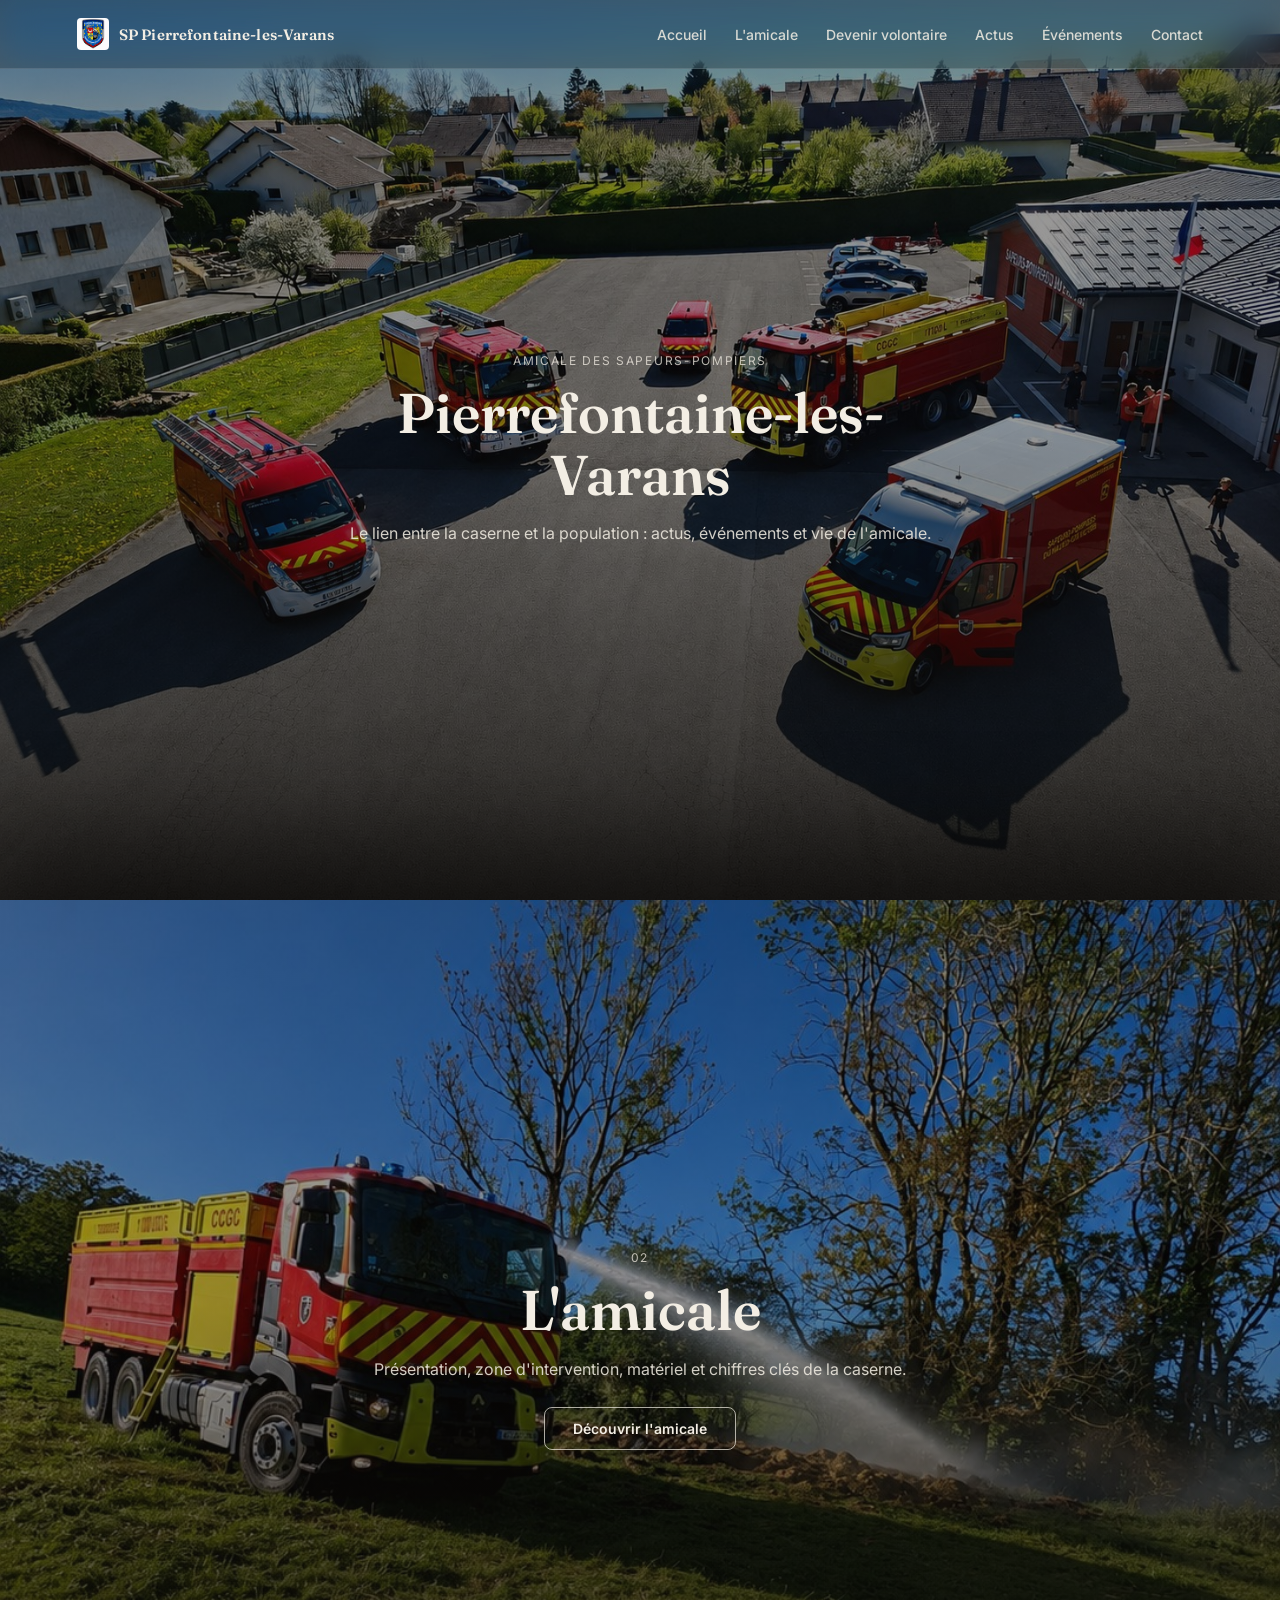
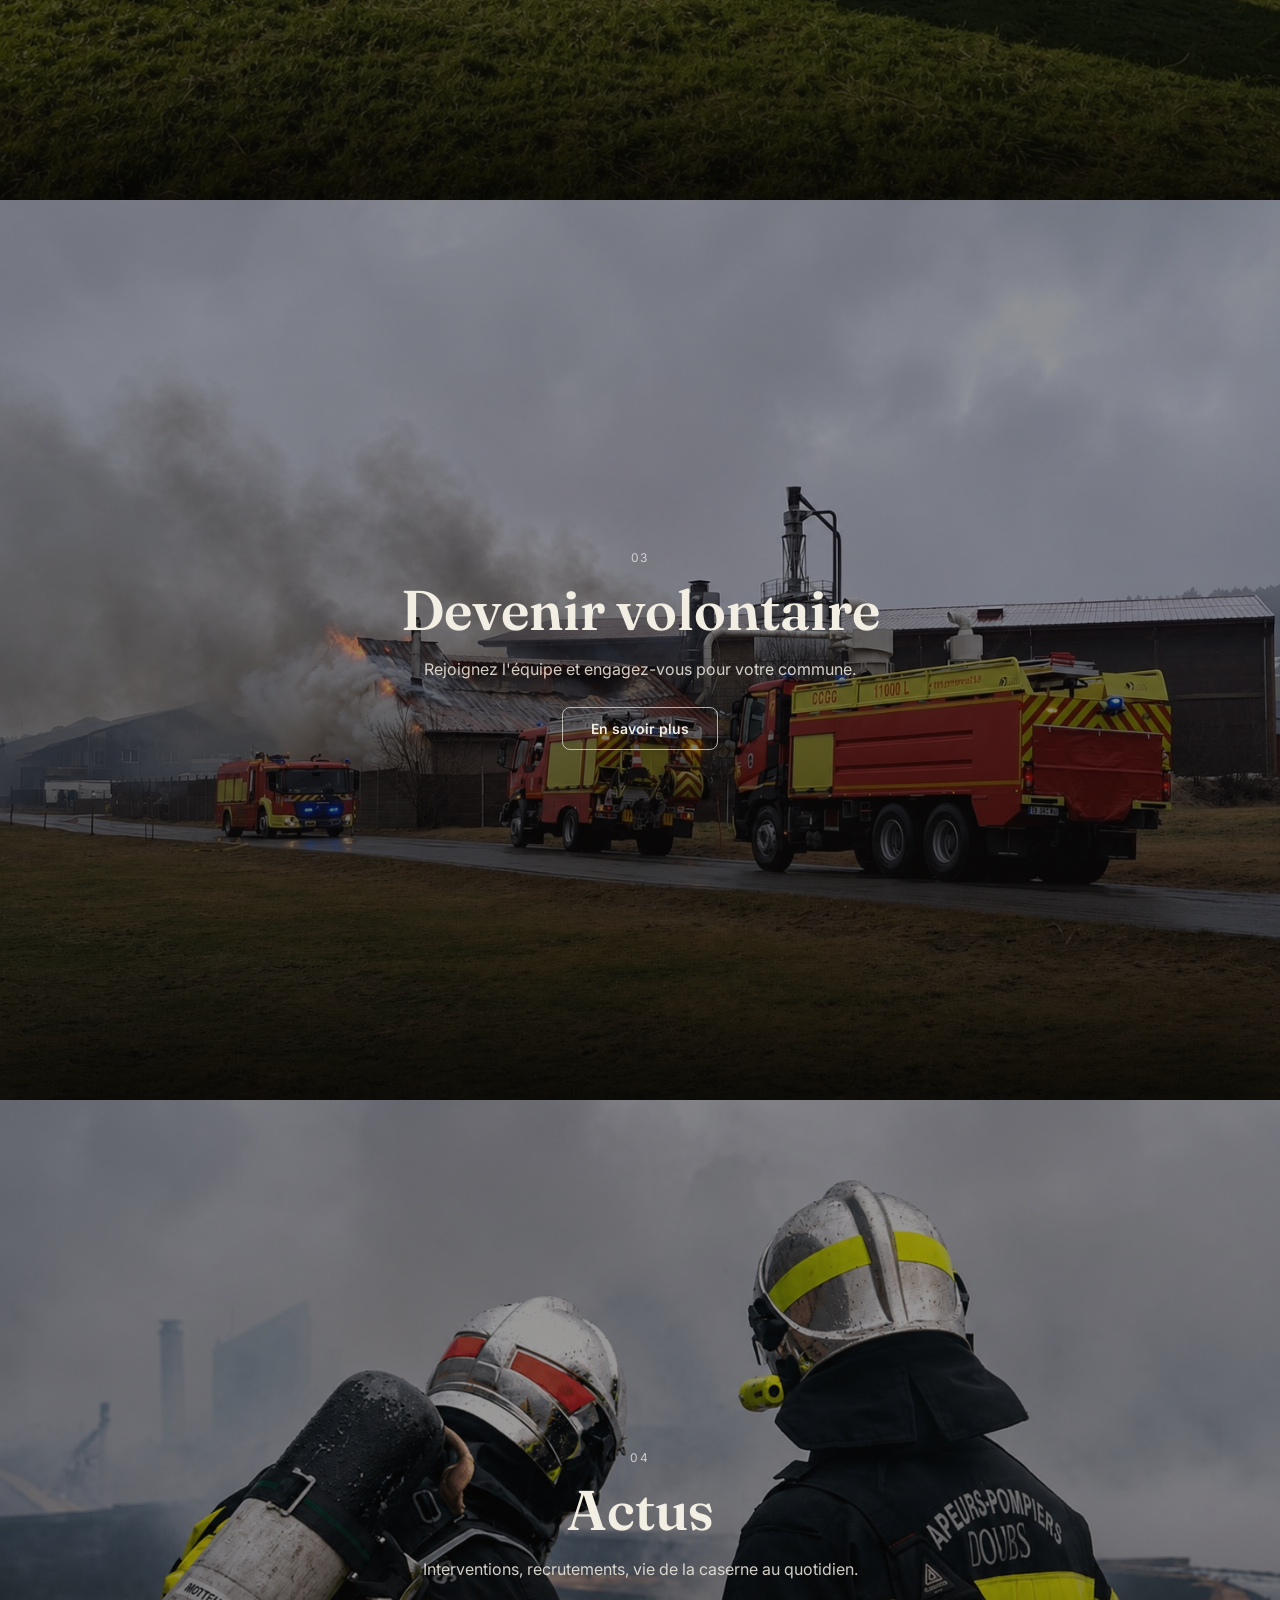
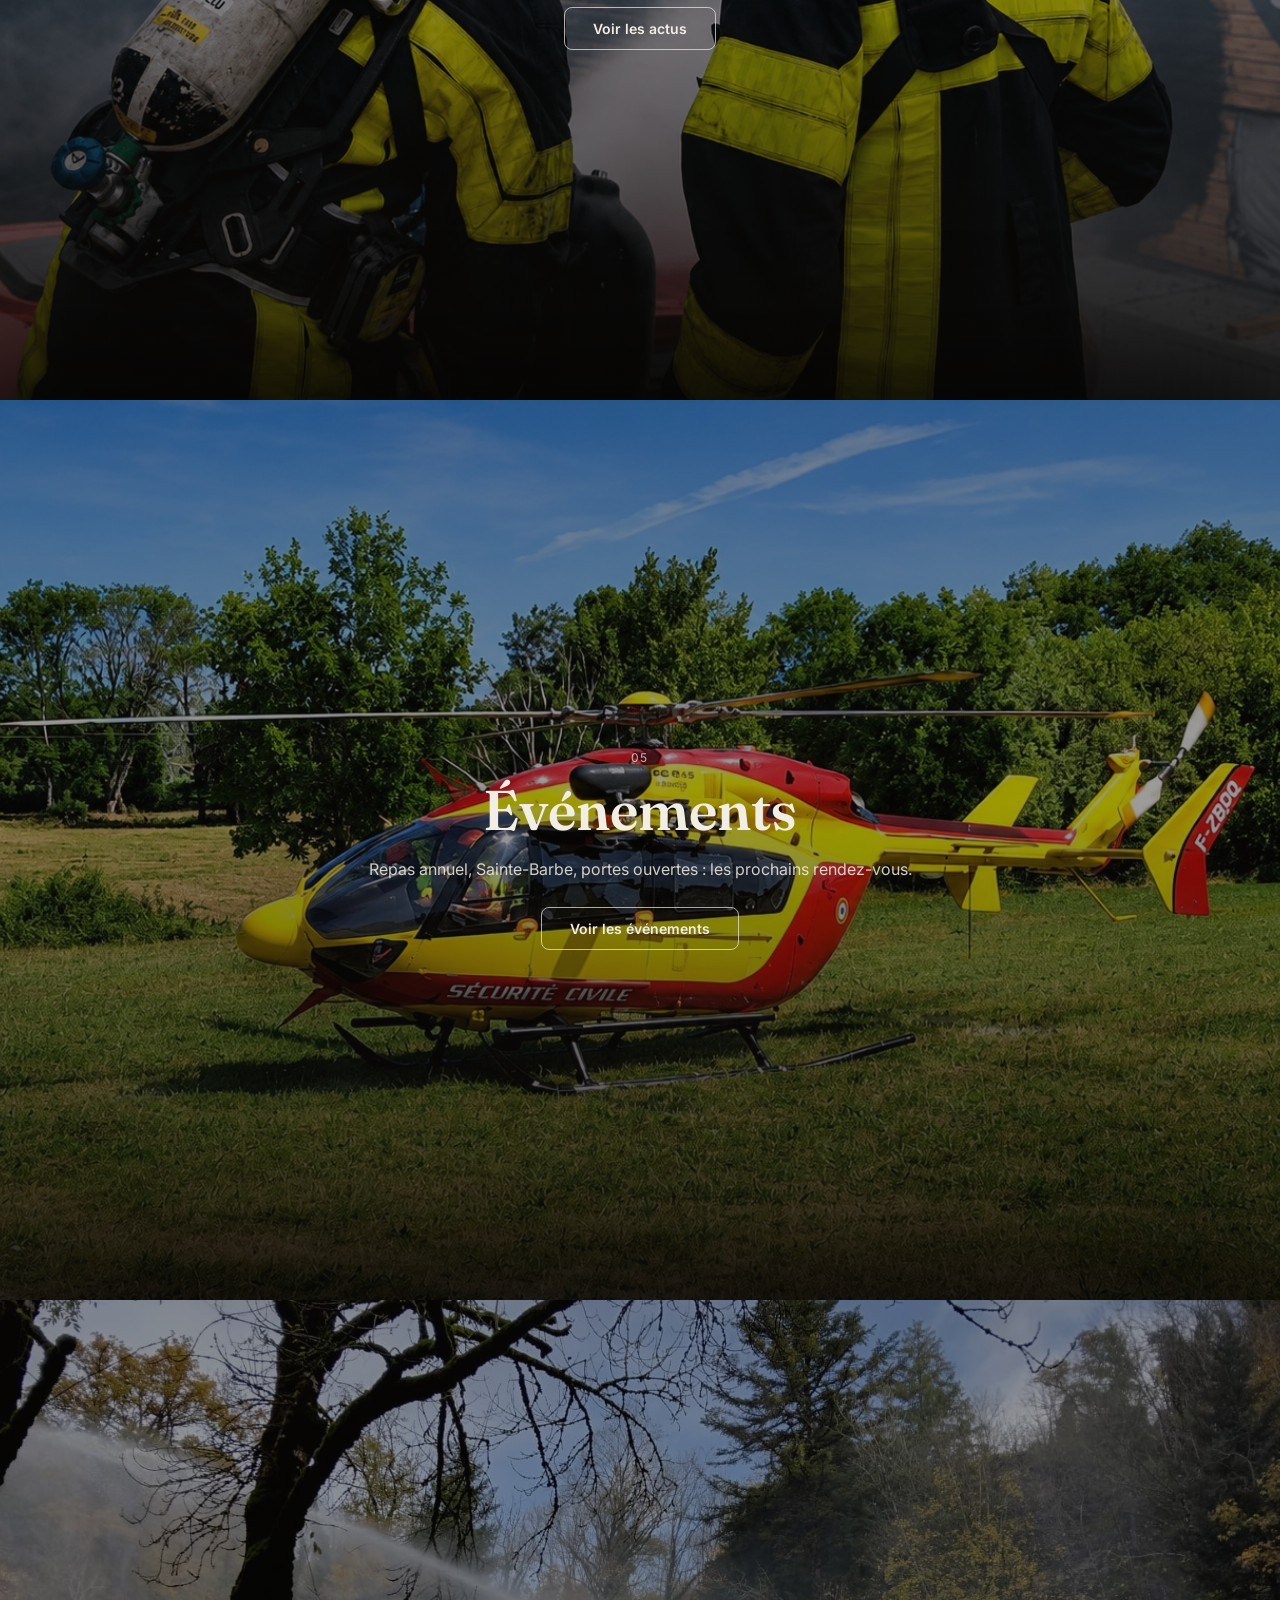
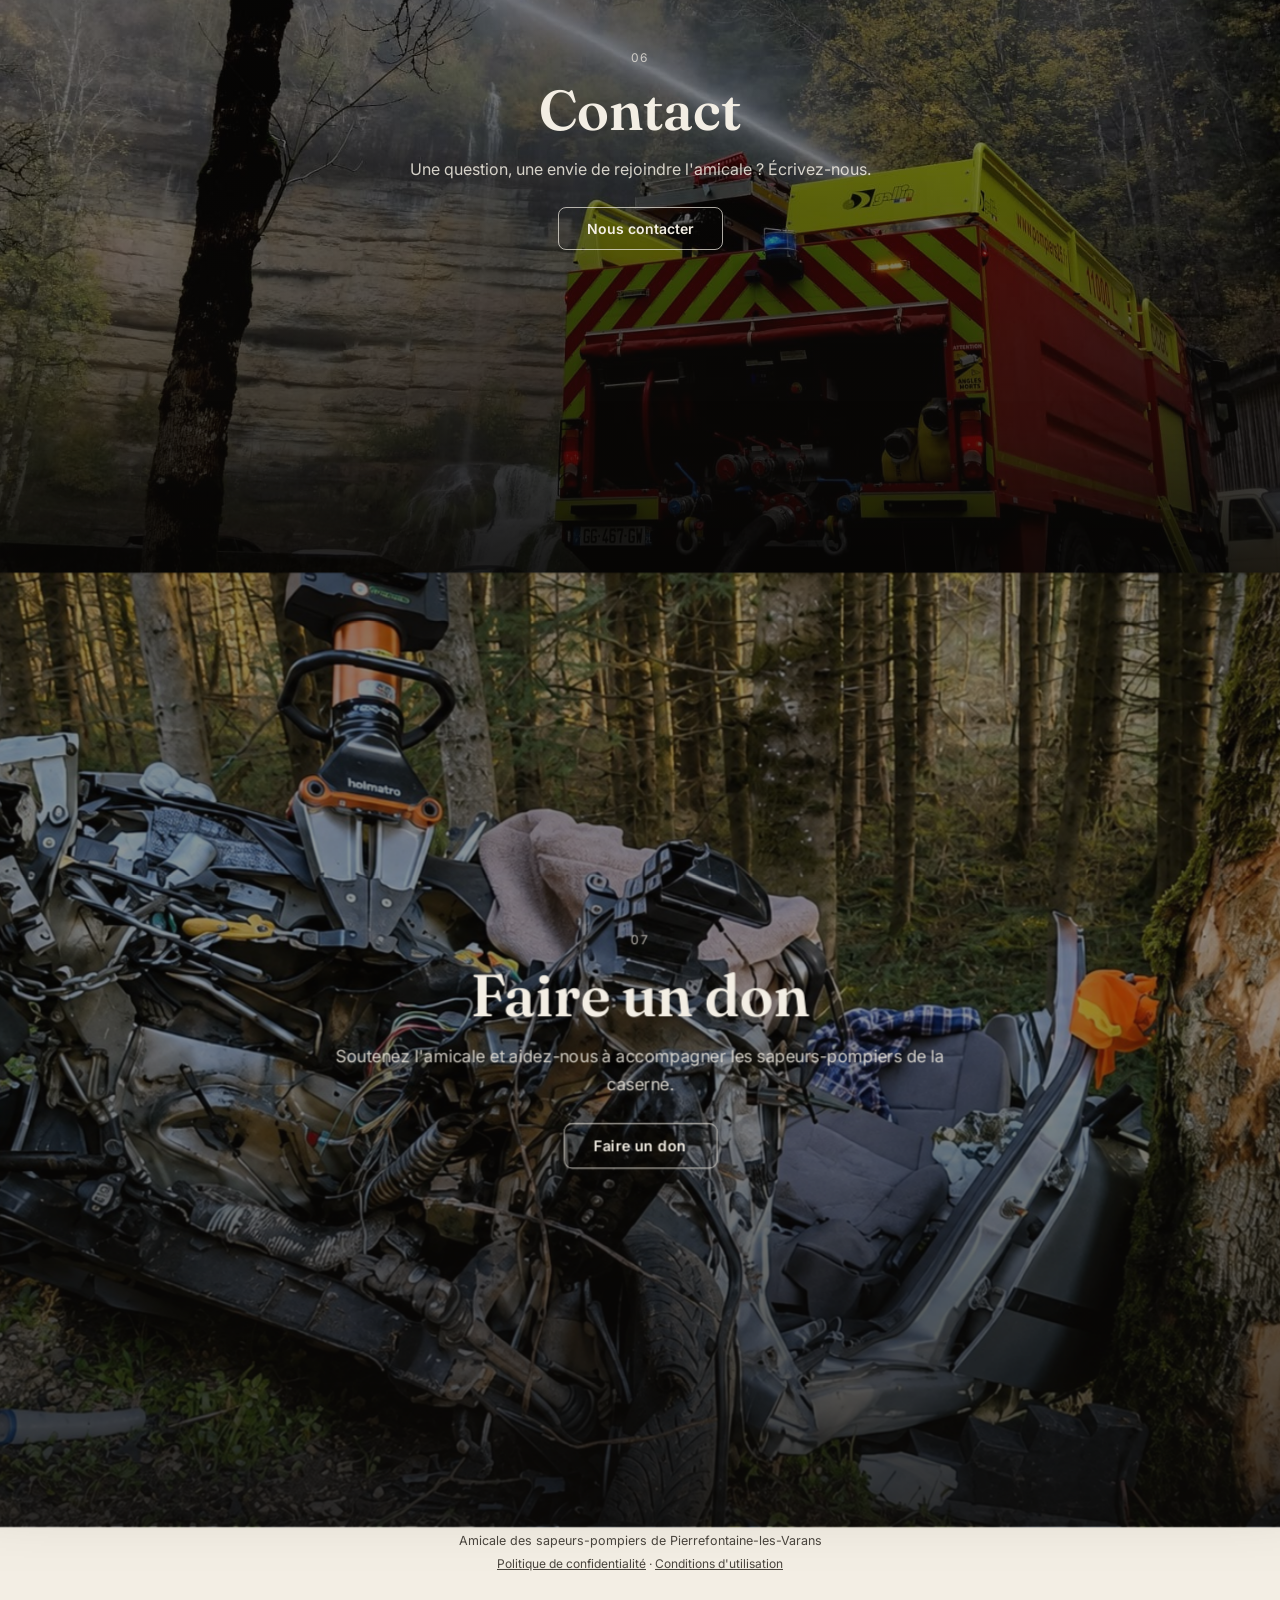
==== commit b0a379ae: "Logo, favicon, apercu de partage, pages legales, contact ameliore" ====
--- a/index.html
+++ b/index.html
@@ -9,12 +9,17 @@
 <link rel="preconnect" href="https://fonts.gstatic.com" crossorigin>
 <link href="https://fonts.googleapis.com/css2?family=Fraunces:opsz,wght@9..144,500;9..144,600&family=Inter:wght@400;500;600&display=swap" rel="stylesheet">
 <link rel="stylesheet" href="style.css">
+<link rel="icon" type="image/png" href="assets/favicon.png">
+<meta property="og:type" content="website">
+<meta property="og:title" content="Amicale des sapeurs-pompiers de Pierrefontaine-les-Varans">
+<meta property="og:description" content="Amicale des sapeurs-pompiers de Pierrefontaine-les-Varans : actus, evenements et vie associative de la caserne.">
+<meta property="og:image" content="assets/og-image.jpg">
 </head>
 <body>
 
 <nav class="glass-nav">
   <a href="#" class="brand">
-    <span class="brand-mark"></span>
+    <img src="assets/logo.png" alt="Logo de l'amicale" class="brand-logo">
     <span class="brand-text">SP Pierrefontaine-les-Varans</span>
   </a>
   <div class="nav-links">
@@ -114,6 +119,7 @@
 
 <footer class="site-footer">
   <p>Amicale des sapeurs-pompiers de Pierrefontaine-les-Varans</p>
+  <p class="footer-links"><a href="politique-de-confidentialite.html">Politique de confidentialité</a> · <a href="conditions-utilisation.html">Conditions d'utilisation</a></p>
 </footer>
 
 <script src="nav.js"></script>
--- a/style.css
+++ b/style.css
@@ -37,6 +37,13 @@
   backdrop-filter: blur(18px) saturate(160%);
   -webkit-backdrop-filter: blur(18px) saturate(160%);
   border-bottom: 1px solid rgba(255, 255, 255, 0.12);
+}
+
+.brand-logo {
+  height: 32px;
+  width: auto;
+  border-radius: 4px;
+  flex-shrink: 0;
 }
 
 .brand {
@@ -470,6 +477,56 @@
   text-align: center;
   max-width: 440px;
   margin: 0 auto;
+  display: flex;
+  flex-direction: column;
+}
+
+.card-actions {
+  margin-top: auto;
+  padding-top: 20px;
+}
+
+.card-actions .cta-outline {
+  margin-bottom: 12px;
+}
+
+.cta-outline {
+  display: inline-block;
+  margin-top: 24px;
+  padding: 13px 26px;
+  background: none;
+  border: 1.5px solid var(--border);
+  color: var(--ink-soft);
+  font-size: 14px;
+  font-weight: 600;
+  border-radius: 8px;
+  cursor: not-allowed;
+  font-family: var(--font-body);
+}
+
+.contact-grid {
+  display: grid;
+  grid-template-columns: 1fr 1fr;
+  gap: 24px;
+  max-width: 820px;
+  margin: 0 auto;
+}
+
+.contact-grid .contact-card {
+  max-width: none;
+  margin: 0;
+}
+
+.contact-card h3 {
+  font-family: var(--font-display);
+  font-weight: 600;
+  font-size: 18px;
+  margin: 0 0 14px;
+  color: var(--ink);
+}
+
+@media (max-width: 640px) {
+  .contact-grid { grid-template-columns: 1fr; }
 }
 
 .contact-icon {
@@ -527,6 +584,16 @@
   margin: 0;
 }
 
+.footer-links {
+  margin-top: 8px !important;
+  font-size: 12px !important;
+}
+
+.footer-links a {
+  color: var(--ink-soft);
+  text-decoration: underline;
+}
+
 /* ---------- Responsive ---------- */
 
 @media (max-width: 640px) {
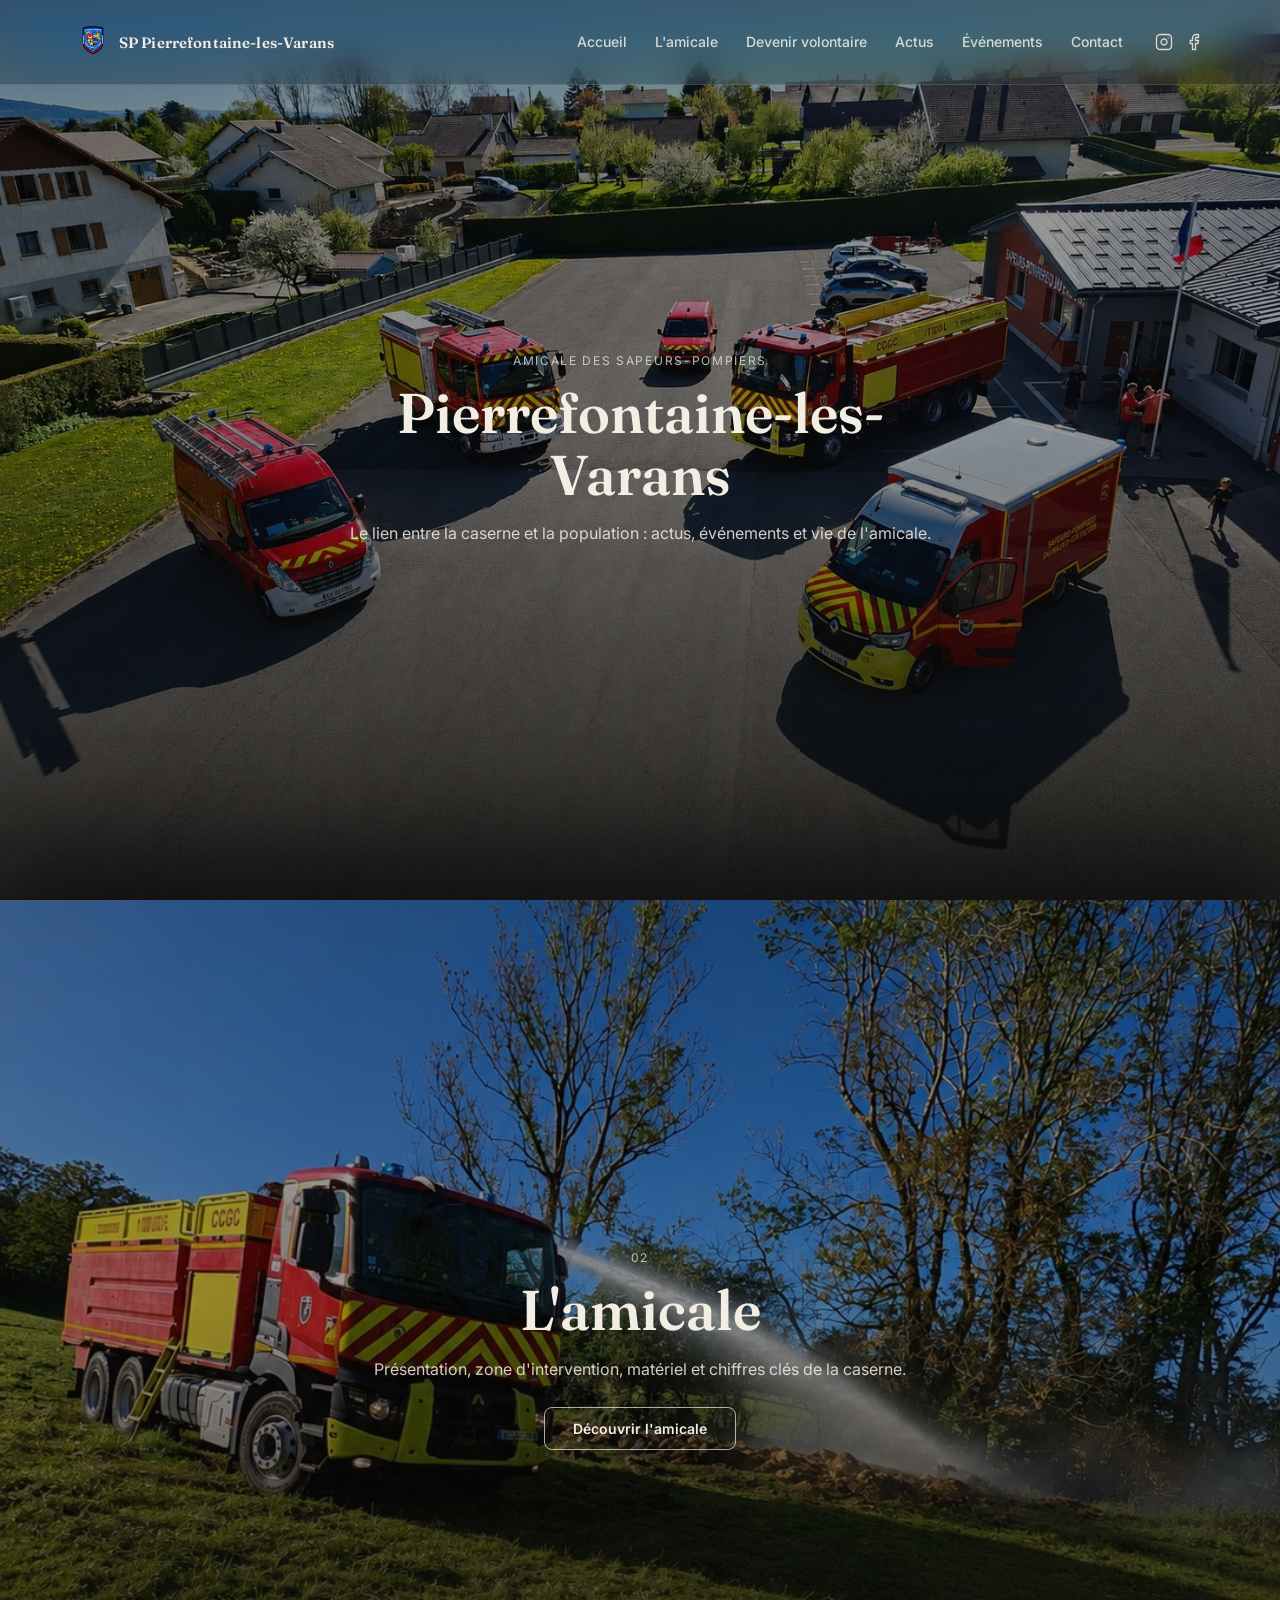
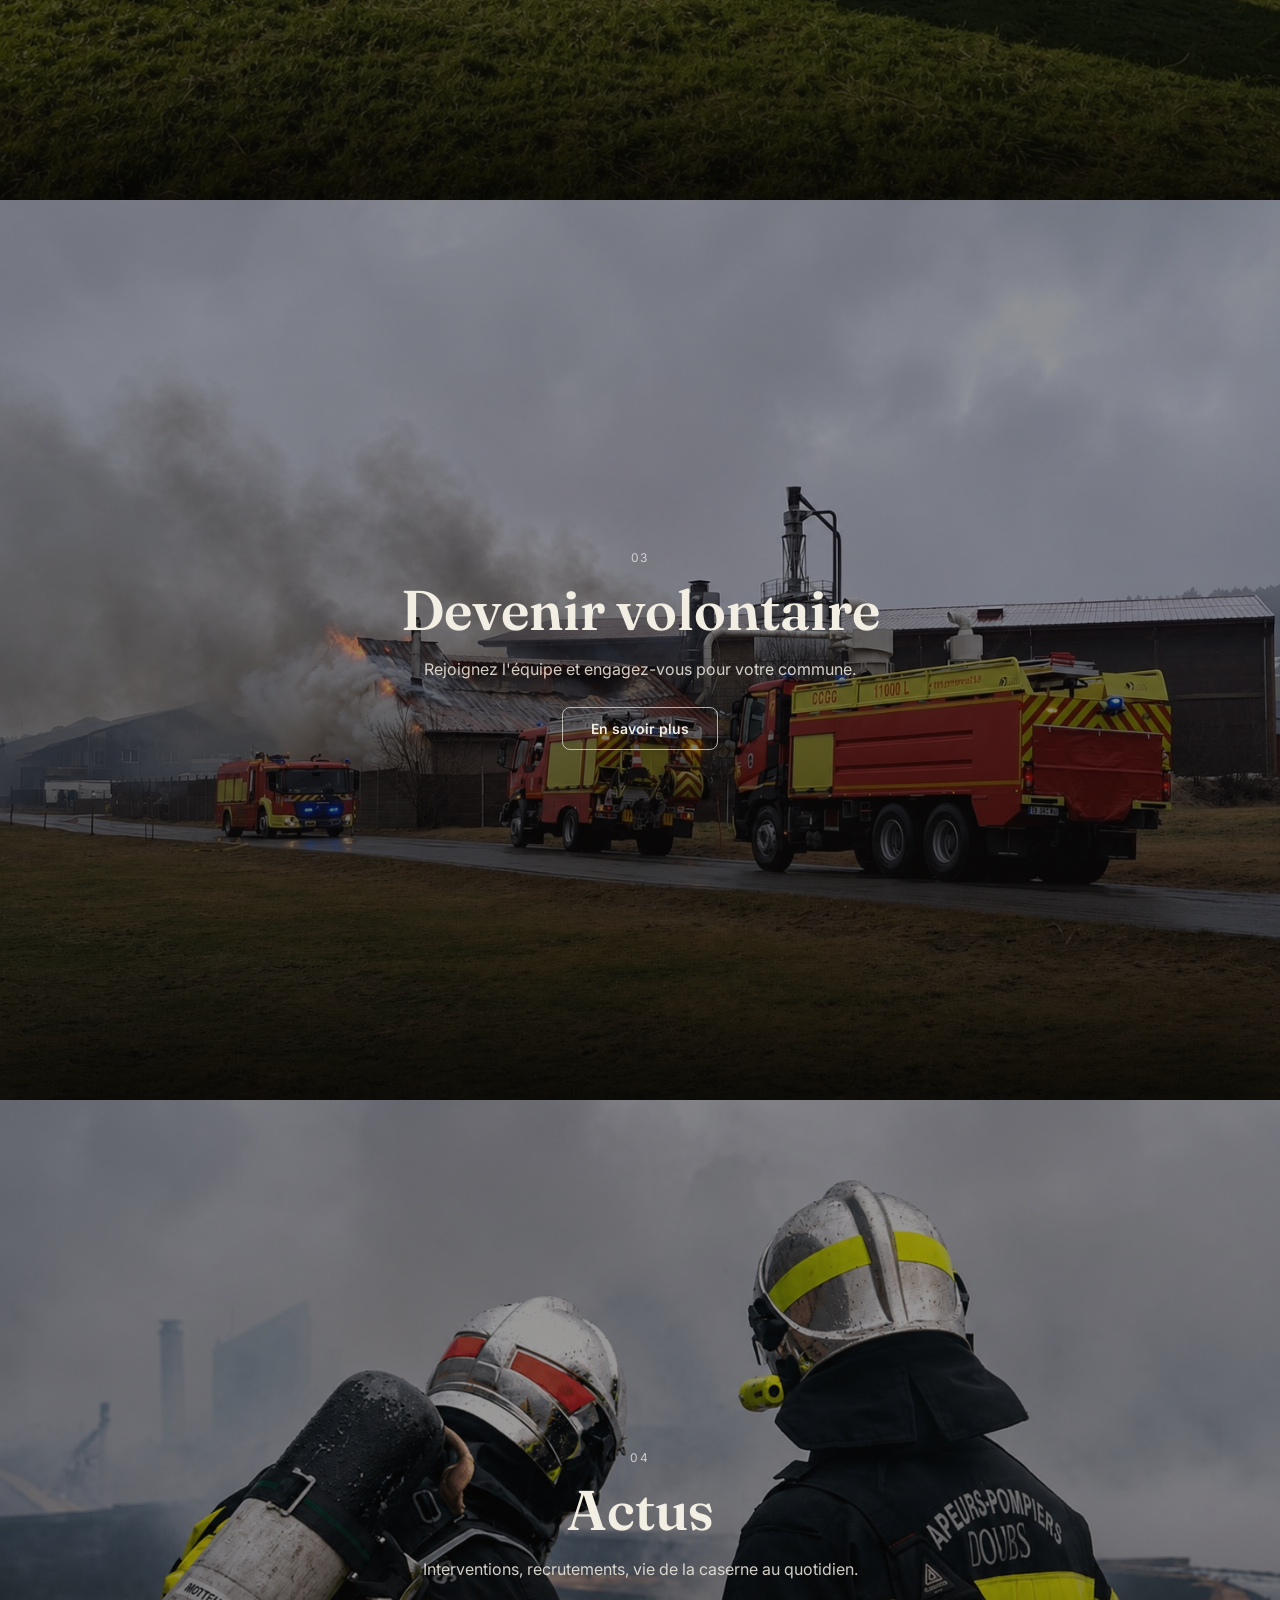
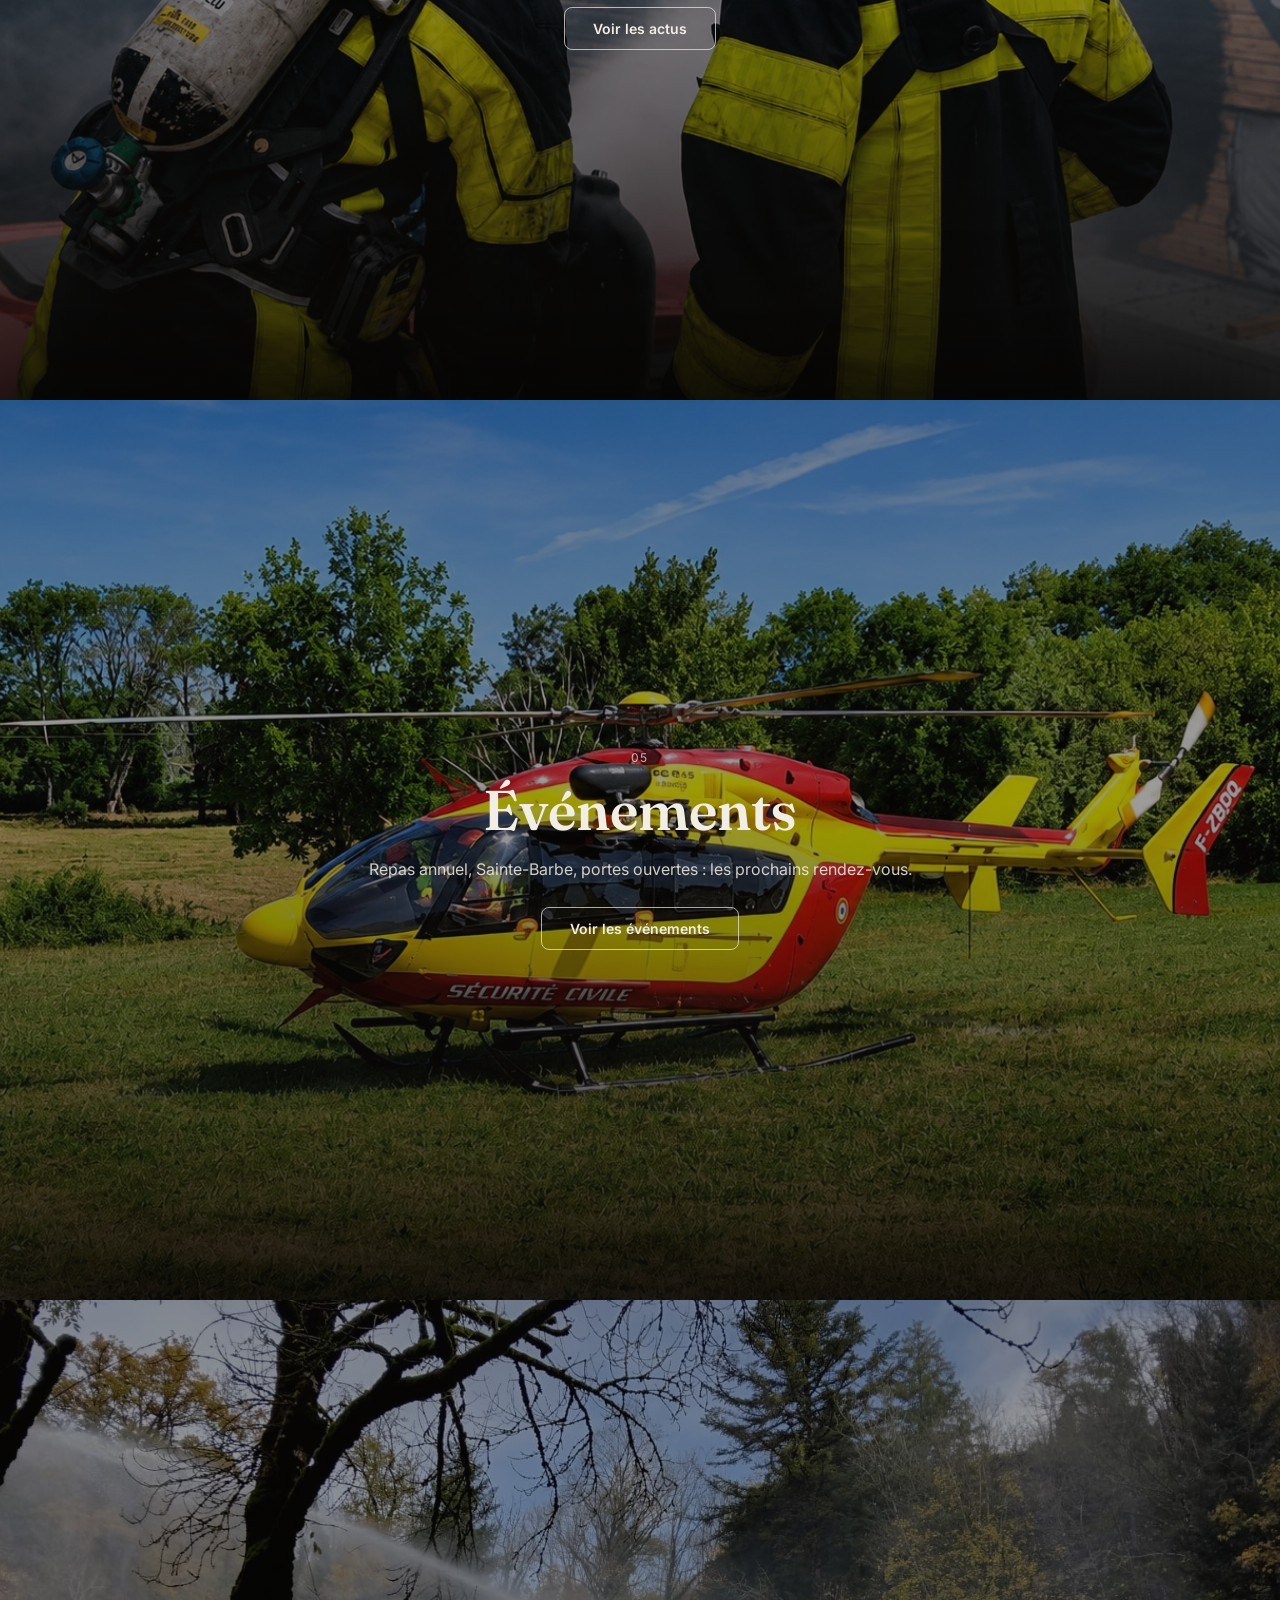
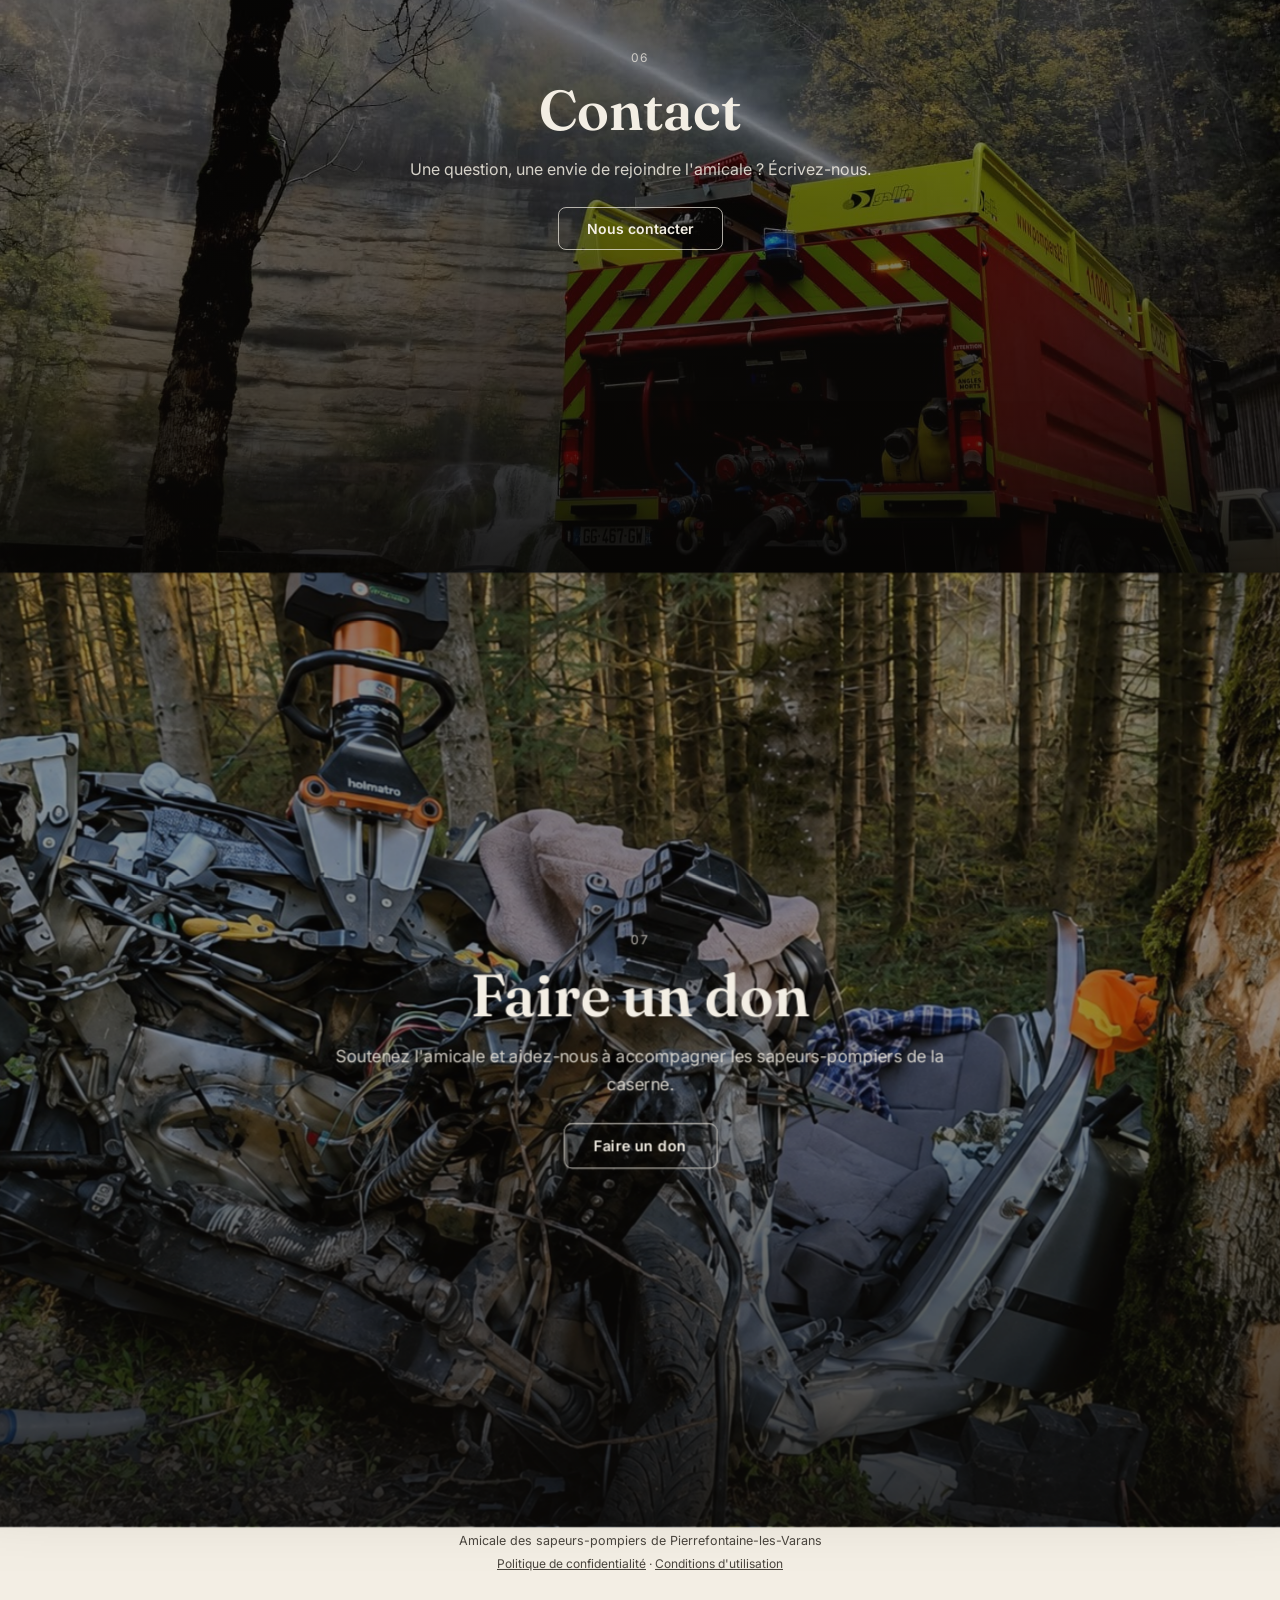
==== commit c6c2c54a: "Icones Instagram/Facebook groupees, favicon recadre" ====
--- a/index.html
+++ b/index.html
@@ -29,6 +29,7 @@
     <a href="actus.html">Actus</a>
     <a href="evenements.html">Événements</a>
     <a href="contact.html">Contact</a>
+    <span class="nav-social-group"><a href="https://www.instagram.com/amicale_pompier_plv/" target="_blank" rel="noopener" class="nav-social" aria-label="Instagram"><svg xmlns="http://www.w3.org/2000/svg" viewBox="0 0 24 24" fill="none" stroke="currentColor" stroke-width="1.8" stroke-linecap="round" stroke-linejoin="round"><rect x="2" y="2" width="20" height="20" rx="5" ry="5"></rect><path d="M16 11.37A4 4 0 1 1 12.63 8 4 4 0 0 1 16 11.37z"></path><line x1="17.5" y1="6.5" x2="17.5" y2="6.5"></line></svg></a><a href="https://www.facebook.com/amicale.PLV" target="_blank" rel="noopener" class="nav-social" aria-label="Facebook"><svg xmlns="http://www.w3.org/2000/svg" viewBox="0 0 24 24" fill="none" stroke="currentColor" stroke-width="1.8" stroke-linecap="round" stroke-linejoin="round"><path d="M18 2h-3a5 5 0 0 0-5 5v3H7v4h3v8h4v-8h3l1-4h-4V7a1 1 0 0 1 1-1h3z"></path></svg></a></span>
   </div>
   <button class="menu-toggle" id="menu-toggle" aria-label="Ouvrir le menu" aria-expanded="false">
     <span></span><span></span><span></span>
@@ -42,6 +43,7 @@
   <a href="actus.html">Actus</a>
   <a href="evenements.html">Événements</a>
   <a href="contact.html">Contact</a>
+  <span class="nav-social-group"><a href="https://www.instagram.com/amicale_pompier_plv/" target="_blank" rel="noopener" class="nav-social" aria-label="Instagram"><svg xmlns="http://www.w3.org/2000/svg" viewBox="0 0 24 24" fill="none" stroke="currentColor" stroke-width="1.8" stroke-linecap="round" stroke-linejoin="round"><rect x="2" y="2" width="20" height="20" rx="5" ry="5"></rect><path d="M16 11.37A4 4 0 1 1 12.63 8 4 4 0 0 1 16 11.37z"></path><line x1="17.5" y1="6.5" x2="17.5" y2="6.5"></line></svg></a><a href="https://www.facebook.com/amicale.PLV" target="_blank" rel="noopener" class="nav-social" aria-label="Facebook"><svg xmlns="http://www.w3.org/2000/svg" viewBox="0 0 24 24" fill="none" stroke="currentColor" stroke-width="1.8" stroke-linecap="round" stroke-linejoin="round"><path d="M18 2h-3a5 5 0 0 0-5 5v3H7v4h3v8h4v-8h3l1-4h-4V7a1 1 0 0 1 1-1h3z"></path></svg></a></span>
 </div>
 
 <div class="stack">
--- a/style.css
+++ b/style.css
@@ -40,9 +40,8 @@
 }
 
 .brand-logo {
-  height: 32px;
+  height: 48px;
   width: auto;
-  border-radius: 4px;
   flex-shrink: 0;
 }
 
@@ -83,6 +82,40 @@
 }
 
 .nav-links a:hover { color: var(--cream); }
+
+.nav-social {
+  display: flex;
+  align-items: center;
+  color: rgba(243, 238, 228, 0.85);
+  transition: color 0.2s ease;
+}
+
+.nav-social:hover { color: var(--cream); }
+
+.nav-social-group {
+  display: flex;
+  align-items: center;
+  gap: 12px;
+  margin-left: 4px;
+}
+
+.nav-social svg { width: 18px; height: 18px; }
+
+.mobile-menu .nav-social svg { width: 26px; height: 26px; }
+.mobile-menu .nav-social-group { gap: 20px; margin-left: 0; }
+
+.nav-social {
+  display: flex;
+  align-items: center;
+  color: rgba(243, 238, 228, 0.85);
+  transition: color 0.2s ease;
+}
+
+.nav-social:hover { color: var(--cream); }
+
+.nav-social svg { width: 18px; height: 18px; }
+
+.mobile-menu .nav-social svg { width: 26px; height: 26px; }
 
 .menu-toggle {
   display: none;
@@ -438,6 +471,169 @@
   .stats-grid { grid-template-columns: 1fr; gap: 32px; }
 }
 
+/* ---------- Admin ---------- */
+
+.admin-form {
+  display: flex;
+  flex-direction: column;
+  gap: 14px;
+  max-width: 480px;
+  margin-bottom: 24px;
+}
+
+.admin-form label {
+  display: flex;
+  flex-direction: column;
+  gap: 6px;
+  font-size: 13px;
+  font-weight: 600;
+  color: var(--ink-soft);
+}
+
+.admin-form input,
+.admin-form textarea {
+  font-family: var(--font-body);
+  font-size: 14px;
+  padding: 10px 12px;
+  border: 1px solid var(--border);
+  border-radius: 8px;
+  color: var(--ink);
+}
+
+.admin-error {
+  color: var(--red);
+  font-size: 13px;
+  margin: 0;
+}
+
+.admin-list {
+  display: flex;
+  flex-direction: column;
+  gap: 8px;
+  max-width: 560px;
+}
+
+.admin-item {
+  display: flex;
+  justify-content: space-between;
+  align-items: center;
+  padding: 12px 16px;
+  background: #fff;
+  border: 1px solid var(--border);
+  border-radius: 8px;
+  font-size: 13.5px;
+}
+
+.admin-item-date {
+  display: block;
+  font-size: 12px;
+  color: var(--ink-soft);
+  margin-top: 2px;
+}
+
+.admin-delete {
+  background: none;
+  border: none;
+  color: var(--red);
+  font-size: 12.5px;
+  font-weight: 600;
+  cursor: pointer;
+}
+
+.admin-edit {
+  background: none;
+  border: none;
+  color: var(--ink-soft);
+  font-size: 12.5px;
+  font-weight: 600;
+  cursor: pointer;
+}
+
+.admin-edit:hover { color: var(--ink); }
+
+/* ---------- Fil et fenêtre "en savoir plus" ---------- */
+
+.feed-more {
+  margin-top: 8px;
+  background: none;
+  border: none;
+  color: var(--red);
+  font-size: 13px;
+  font-weight: 600;
+  cursor: pointer;
+  padding: 0;
+  font-family: var(--font-body);
+}
+
+.feed-more:hover { text-decoration: underline; }
+
+.modal-overlay {
+  position: fixed;
+  inset: 0;
+  background: rgba(20, 15, 12, 0.6);
+  backdrop-filter: blur(8px);
+  display: flex;
+  align-items: center;
+  justify-content: center;
+  z-index: 300;
+  opacity: 0;
+  visibility: hidden;
+  transition: opacity 0.2s ease, visibility 0.2s;
+  padding: 24px;
+}
+
+.modal-overlay.open {
+  opacity: 1;
+  visibility: visible;
+}
+
+.modal-box {
+  background: #fff;
+  border-radius: 12px;
+  padding: 36px 32px;
+  max-width: 560px;
+  width: 100%;
+  max-height: 80vh;
+  overflow-y: auto;
+  position: relative;
+}
+
+.modal-close {
+  position: absolute;
+  top: 16px;
+  right: 16px;
+  background: none;
+  border: none;
+  font-size: 22px;
+  cursor: pointer;
+  color: var(--ink-soft);
+  line-height: 1;
+}
+
+.modal-box h2 {
+  font-family: var(--font-display);
+  font-weight: 600;
+  font-size: 22px;
+  margin: 8px 0 16px;
+  color: var(--ink);
+}
+
+.modal-eyebrow {
+  font-size: 12px;
+  color: var(--red);
+  font-weight: 600;
+  text-transform: uppercase;
+  letter-spacing: 0.05em;
+  margin: 0;
+}
+
+.modal-content-text {
+  font-size: 14.5px;
+  line-height: 1.7;
+  color: var(--ink-soft);
+  white-space: pre-wrap;
+}
+
 /* ---------- Conditions ---------- */
 
 .conditions-list {
